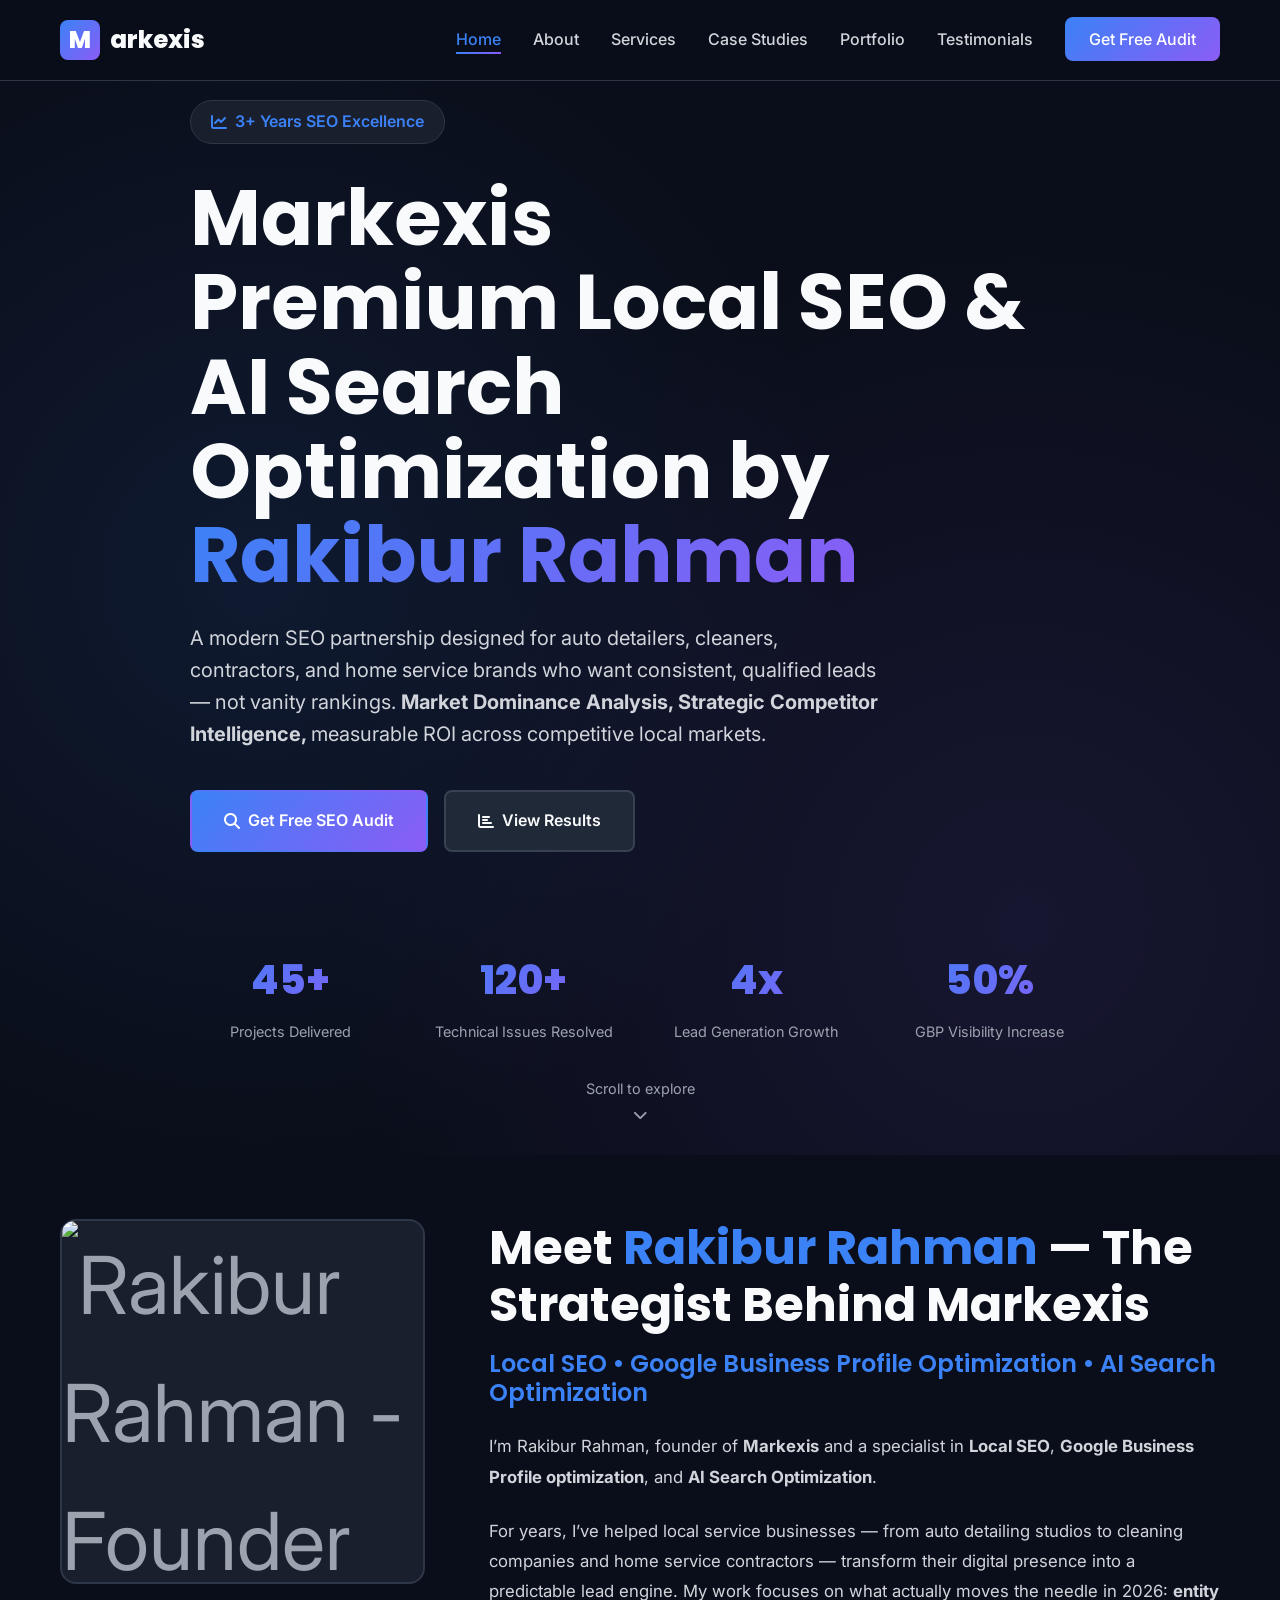
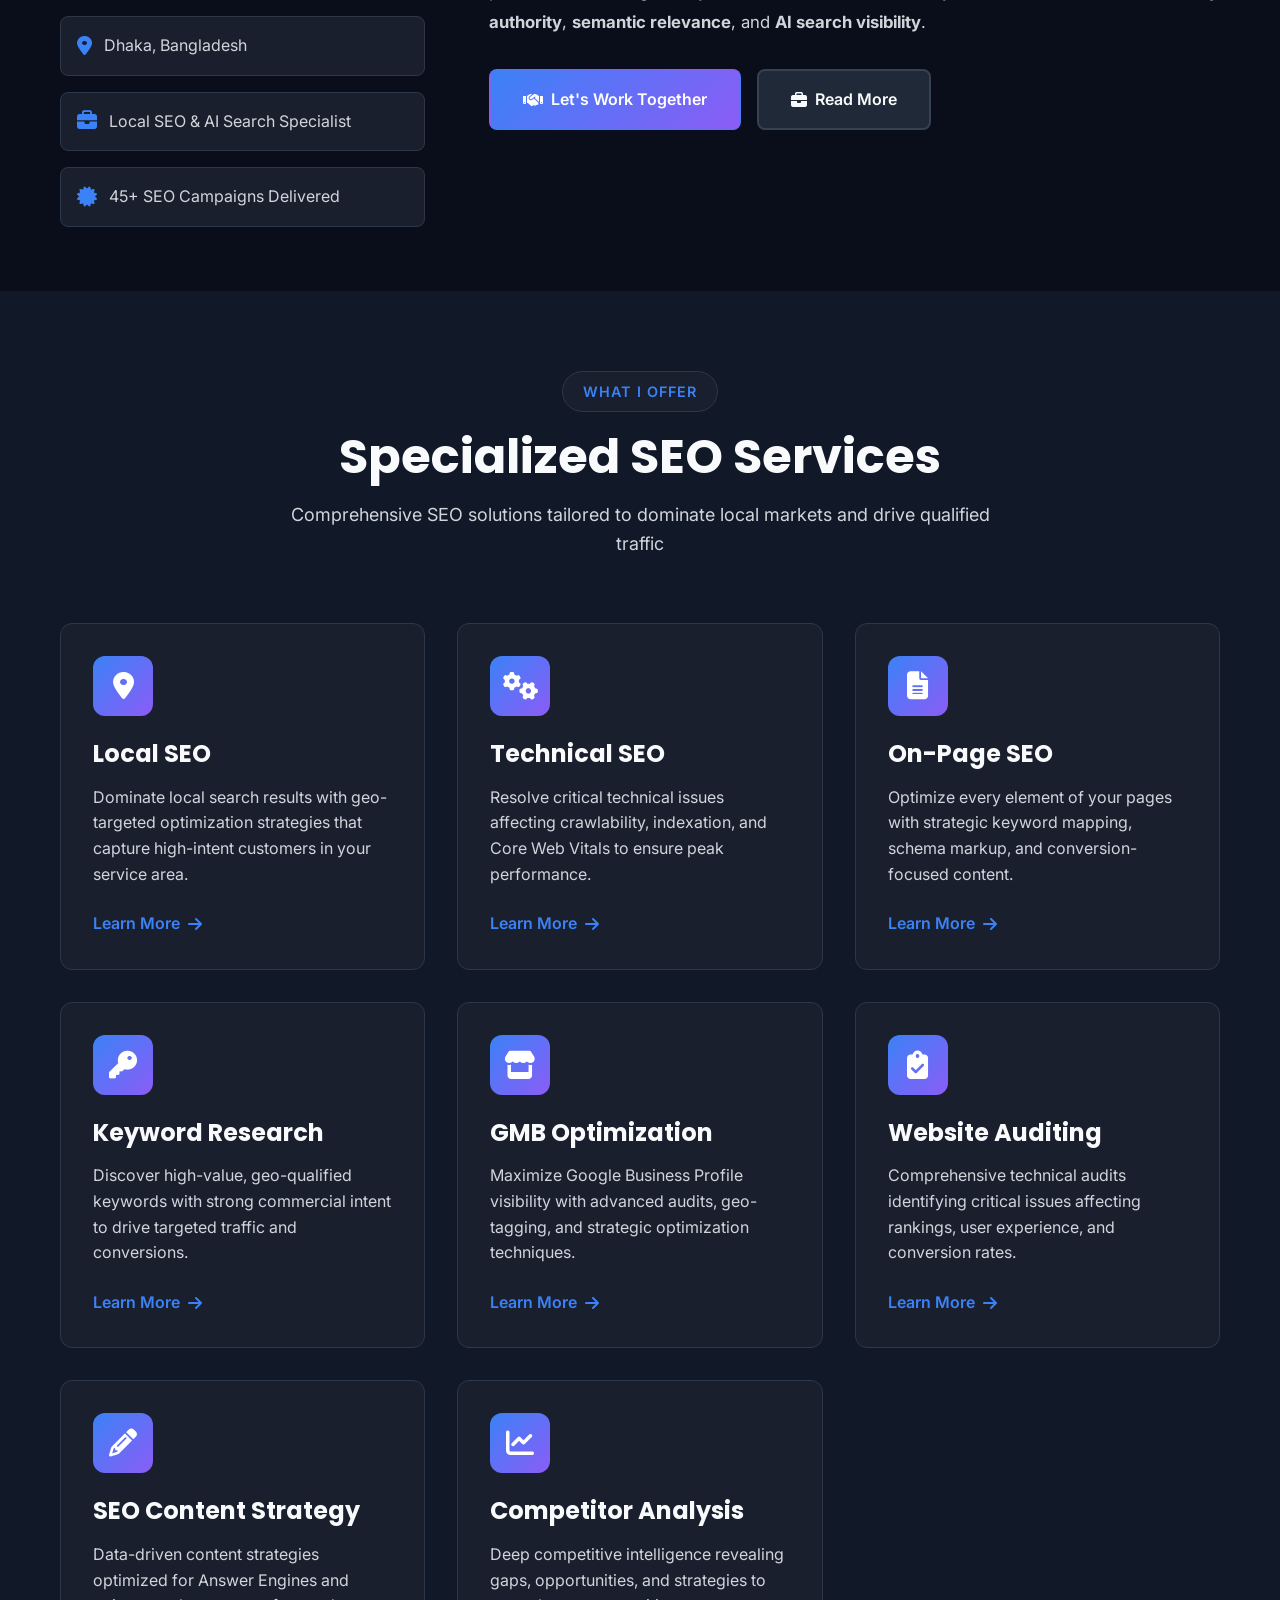
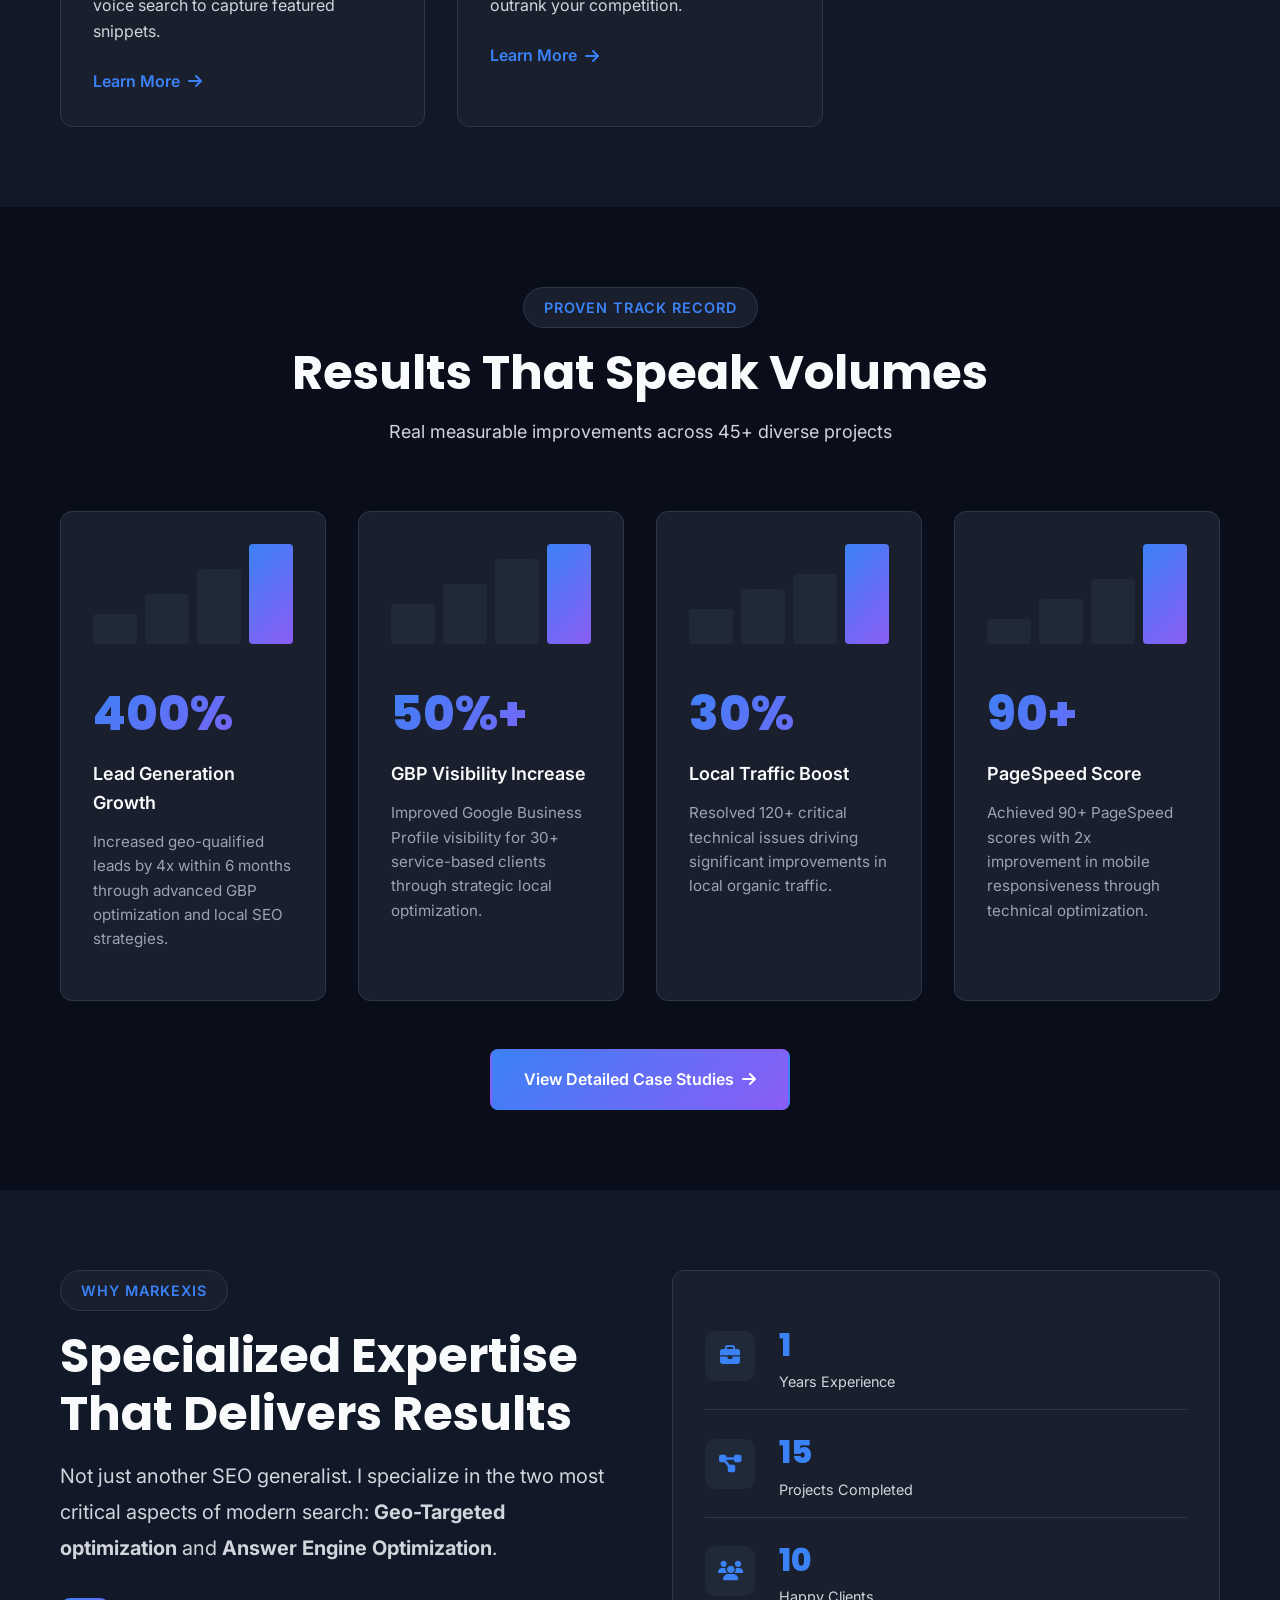
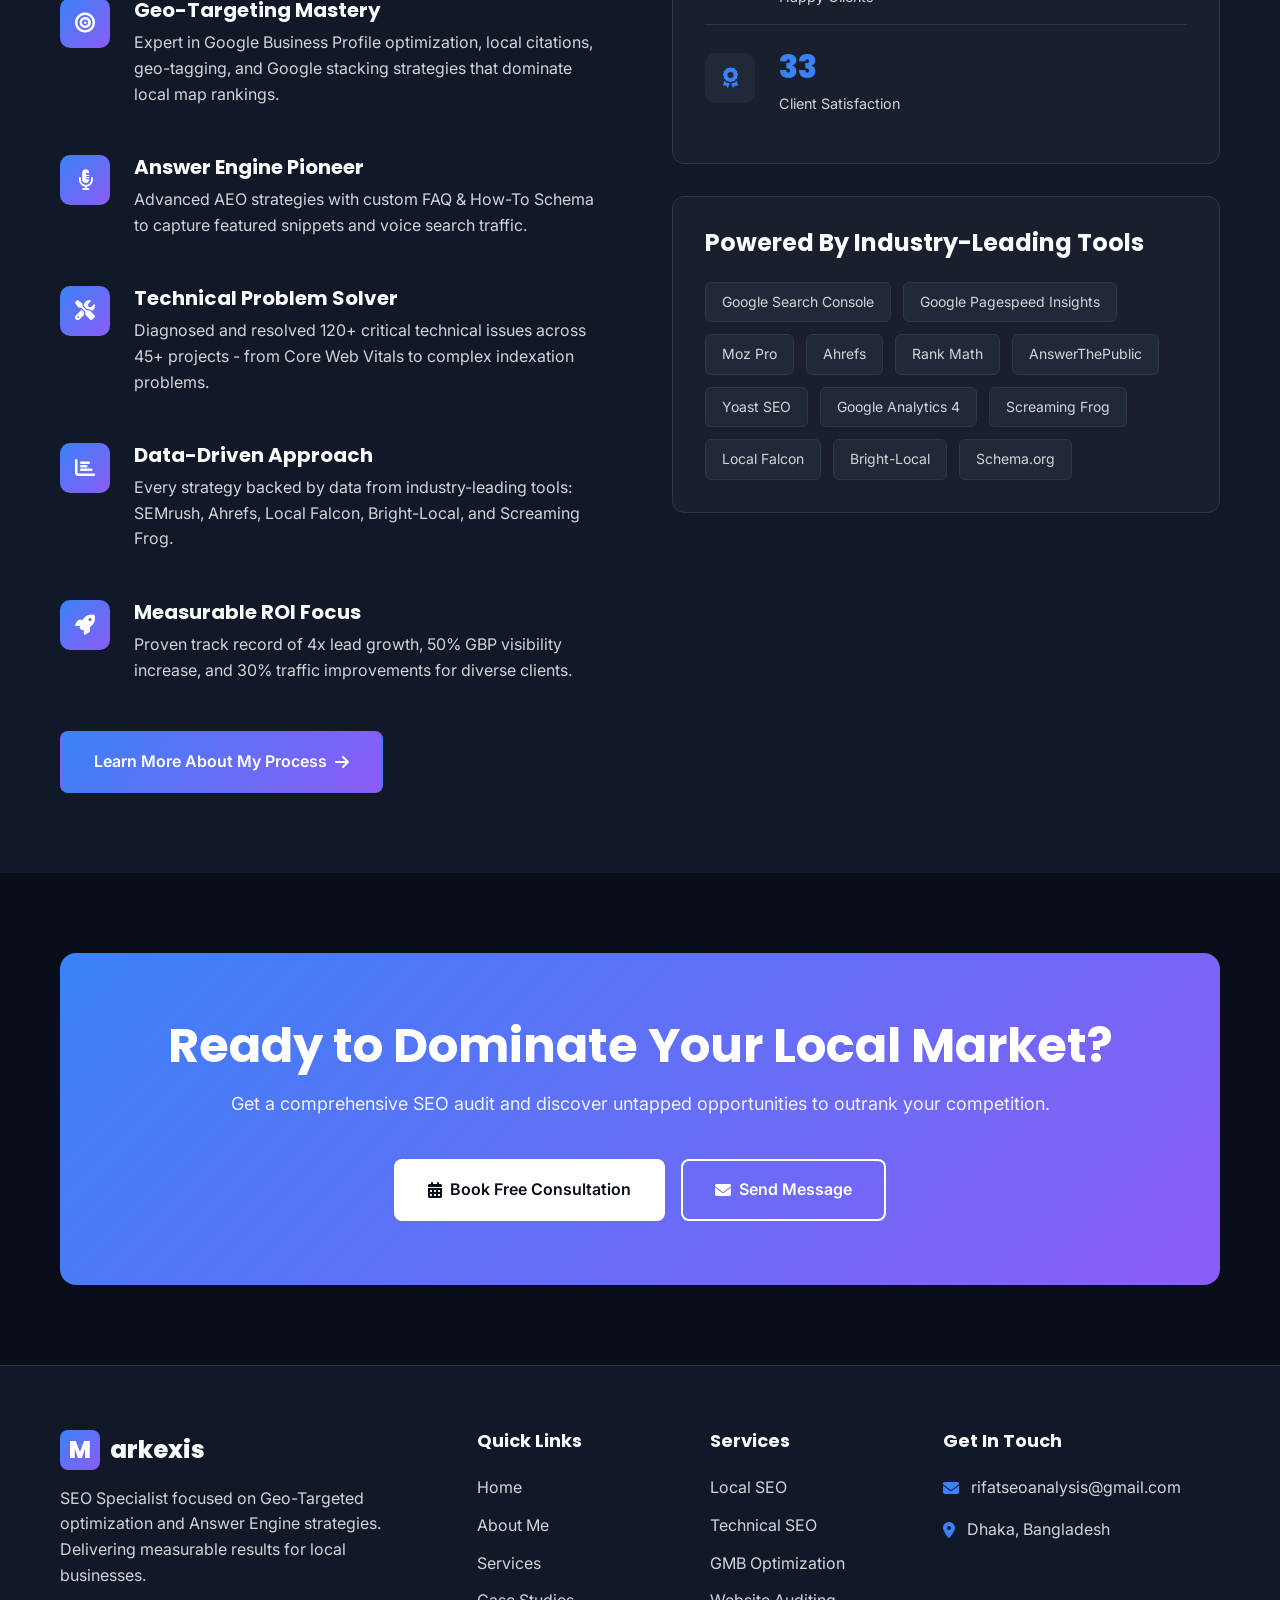
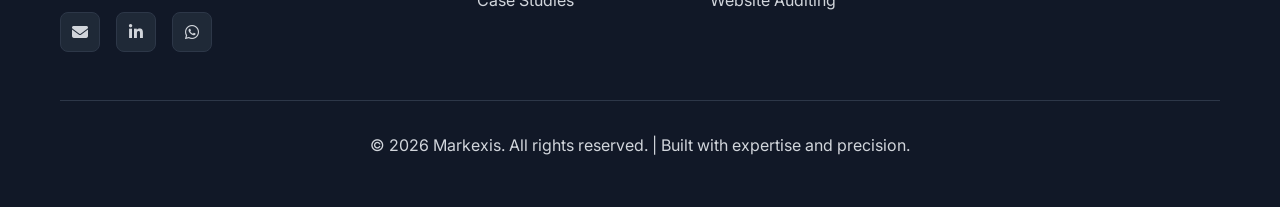
==== index.html @ aba01b50 "Initial commit via Netlify [skip ci]" ====
<!DOCTYPE html>
<html lang="en">
<head>
    <meta charset="UTF-8">
    <meta name="viewport" content="width=device-width, initial-scale=1.0">
    <meta name="description" content="Markexis - Professional SEO Specialist focusing on Geo-Targeted & Answer Engine Optimization. 3+ years experience delivering measurable results.">
    <title>Markexis - SEO Specialist | Geo-Targeted & AEO Expert</title>
    
    <!-- Google Fonts -->
    <link href="https://fonts.googleapis.com/css2?family=Inter:wght@300;400;500;600;700;800&family=Poppins:wght@600;700;800&display=swap" rel="stylesheet">
    
    <!-- Font Awesome -->
    <link rel="stylesheet" href="https://cdn.jsdelivr.net/npm/@fortawesome/fontawesome-free@6.4.0/css/all.min.css">
    
    <!-- Main Stylesheet -->
    <link rel="stylesheet" href="css/style.css">
</head>
<body>
    <!-- Navigation -->
    <nav class="navbar">
        <div class="container">
            <a href="index.html" class="logo">
                <span class="logo-mark">M</span>
                <span class="logo-text">arkexis</span>
            </a>
            <button class="mobile-menu-toggle" aria-label="Toggle menu">
                <span></span>
                <span></span>
                <span></span>
            </button>
            <ul class="nav-menu">
                <li><a href="index.html" class="active">Home</a></li>
                <li><a href="about.html">About</a></li>
                <li><a href="services.html">Services</a></li>
                <li><a href="case-studies.html">Case Studies</a></li>
                <li><a href="portfolio.html">Portfolio</a></li>
                <li><a href="testimonials.html">Testimonials</a></li>
                <li><a href="contact.html" class="btn-nav">Get Free Audit</a></li>
            </ul>
        </div>
    </nav>

    <!-- Hero Section -->
    <section class="hero">
        <div class="hero-bg"></div>
        <div class="container">
            <div class="hero-content">
                <div class="hero-badge">
                    <i class="fas fa-chart-line"></i>
                    <span>3+ Years SEO Excellence</span>
                </div>
                <h1 class="hero-title">
                    Markexis<br>
                    Premium Local SEO & AI Search Optimization by <span class="gradient-text">Rakibur Rahman</span>
                </h1>
                <p class="hero-subtitle">
                   A modern SEO partnership designed for auto detailers, cleaners, contractors, and home service brands who want consistent, qualified leads — not vanity rankings. 
                    <strong> Market Dominance Analysis, Strategic Competitor Intelligence, </strong> measurable ROI across competitive local markets.
                </p>
                <div class="hero-cta">
                    <a href="contact.html" class="btn btn-primary">
                        <i class="fas fa-search"></i>
                        Get Free SEO Audit
                    </a>
                    <a href="#results" class="btn btn-secondary">
                        <i class="fas fa-chart-bar"></i>
                        View Results
                    </a>
                </div>
                
                <!-- Trust Badges -->
                <div class="trust-badges">
                    <div class="badge-item">
                        <div class="badge-number">45+</div>
                        <div class="badge-label">Projects Delivered</div>
                    </div>
                    <div class="badge-item">
                        <div class="badge-number">120+</div>
                        <div class="badge-label">Technical Issues Resolved</div>
                    </div>
                    <div class="badge-item">
                        <div class="badge-number">4x</div>
                        <div class="badge-label">Lead Generation Growth</div>
                    </div>
                    <div class="badge-item">
                        <div class="badge-number">50%</div>
                        <div class="badge-label">GBP Visibility Increase</div>
                    </div>
                </div>
            </div>
        </div>
        <div class="scroll-indicator">
            <span>Scroll to explore</span>
            <i class="fas fa-chevron-down"></i>
        </div>
    </section>

    
    <!-- Professional Bio -->
<section class="bio-section">
    <div class="container">
        <div class="bio-grid">

            <!-- TRUST & AUTHORITY SECTION -->

            <div class="bio-image">
                <div class="image-placeholder">
                    <img src="https://i.ibb.co.com/3Y0dtVMf/fasdfasd.jpg" alt="Rakibur Rahman - Founder of Markexis">
                </div>

                <div class="bio-quick-facts">
                    <div class="quick-fact">
                        <i class="fas fa-map-marker-alt"></i>
                        <span>Dhaka, Bangladesh</span>
                    </div>

                    <div class="quick-fact">
                        <i class="fas fa-briefcase"></i>
                        <span>Local SEO & AI Search Specialist</span>
                    </div>

                    <div class="quick-fact">
                        <i class="fas fa-certificate"></i>
                        <span>45+ SEO Campaigns Delivered</span>
                    </div>
                </div>
            </div>

            <div class="bio-content">

                <h2>
                    Meet <span class="highlight">Rakibur Rahman</span> — The Strategist Behind Markexis
                </h2>

                <h3 class="bio-subtitle">
                    Local SEO • Google Business Profile Optimization • AI Search Optimization
                </h3>

                <p class="bio-text">
                    I’m Rakibur Rahman, founder of <strong>Markexis</strong> and a specialist in 
                    <strong>Local SEO</strong>, <strong>Google Business Profile optimization</strong>, 
                    and <strong>AI Search Optimization</strong>.
                </p>

                <p class="bio-text">
                    For years, I’ve helped local service businesses — from auto detailing studios 
                    to cleaning companies and home service contractors — transform their digital 
                    presence into a predictable lead engine. My work focuses on what actually moves 
                    the needle in 2026: <strong>entity authority</strong>, 
                    <strong>semantic relevance</strong>, and 
                    <strong>AI search visibility</strong>.
                </p>

               
                <div class="bio-cta">
                    <a href="contact.html" class="btn btn-primary">
                        <i class="fas fa-handshake"></i>
                        Let's Work Together
                    </a>

                    <a href="portfolio.html" class="btn btn-secondary">
                        <i class="fas fa-briefcase"></i>
                        Read More
                    </a>
                </div>

            </div>
        </div>
    </div>
</section>

    <!-- Services Overview -->
    <section class="services-overview" id="services">
        <div class="container">
            <div class="section-header">
                <span class="section-tag">What I Offer</span>
                <h2 class="section-title">Specialized SEO Services</h2>
                <p class="section-description">
                    Comprehensive SEO solutions tailored to dominate local markets and drive qualified traffic
                </p>
            </div>
            
            <div class="services-grid">
                <div class="service-card">
                    <div class="service-icon">
                        <i class="fas fa-map-marker-alt"></i>
                    </div>
                    <h3>Local SEO</h3>
                    <p>Dominate local search results with geo-targeted optimization strategies that capture high-intent customers in your service area.</p>
                    <a href="services.html#local-seo" class="service-link">
                        Learn More <i class="fas fa-arrow-right"></i>
                    </a>
                </div>

                <div class="service-card">
                    <div class="service-icon">
                        <i class="fas fa-cogs"></i>
                    </div>
                    <h3>Technical SEO</h3>
                    <p>Resolve critical technical issues affecting crawlability, indexation, and Core Web Vitals to ensure peak performance.</p>
                    <a href="services.html#technical-seo" class="service-link">
                        Learn More <i class="fas fa-arrow-right"></i>
                    </a>
                </div>

                <div class="service-card">
                    <div class="service-icon">
                        <i class="fas fa-file-alt"></i>
                    </div>
                    <h3>On-Page SEO</h3>
                    <p>Optimize every element of your pages with strategic keyword mapping, schema markup, and conversion-focused content.</p>
                    <a href="services.html#onpage-seo" class="service-link">
                        Learn More <i class="fas fa-arrow-right"></i>
                    </a>
                </div>

                <div class="service-card">
                    <div class="service-icon">
                        <i class="fas fa-key"></i>
                    </div>
                    <h3>Keyword Research</h3>
                    <p>Discover high-value, geo-qualified keywords with strong commercial intent to drive targeted traffic and conversions.</p>
                    <a href="services.html#keyword-research" class="service-link">
                        Learn More <i class="fas fa-arrow-right"></i>
                    </a>
                </div>

                <div class="service-card">
                    <div class="service-icon">
                        <i class="fas fa-store"></i>
                    </div>
                    <h3>GMB Optimization</h3>
                    <p>Maximize Google Business Profile visibility with advanced audits, geo-tagging, and strategic optimization techniques.</p>
                    <a href="services.html#gmb-optimization" class="service-link">
                        Learn More <i class="fas fa-arrow-right"></i>
                    </a>
                </div>

                <div class="service-card">
                    <div class="service-icon">
                        <i class="fas fa-clipboard-check"></i>
                    </div>
                    <h3>Website Auditing</h3>
                    <p>Comprehensive technical audits identifying critical issues affecting rankings, user experience, and conversion rates.</p>
                    <a href="services.html#website-auditing" class="service-link">
                        Learn More <i class="fas fa-arrow-right"></i>
                    </a>
                </div>

                <div class="service-card">
                    <div class="service-icon">
                        <i class="fas fa-pencil-alt"></i>
                    </div>
                    <h3>SEO Content Strategy</h3>
                    <p>Data-driven content strategies optimized for Answer Engines and voice search to capture featured snippets.</p>
                    <a href="services.html#content-strategy" class="service-link">
                        Learn More <i class="fas fa-arrow-right"></i>
                    </a>
                </div>

                <div class="service-card">
                    <div class="service-icon">
                        <i class="fas fa-chart-line"></i>
                    </div>
                    <h3>Competitor Analysis</h3>
                    <p>Deep competitive intelligence revealing gaps, opportunities, and strategies to outrank your competition.</p>
                    <a href="services.html#competitor-analysis" class="service-link">
                        Learn More <i class="fas fa-arrow-right"></i>
                    </a>
                </div>
            </div>
        </div>
    </section>

    <!-- Featured Results -->
    <section class="featured-results" id="results">
        <div class="container">
            <div class="section-header">
                <span class="section-tag">Proven Track Record</span>
                <h2 class="section-title">Results That Speak Volumes</h2>
                <p class="section-description">
                    Real measurable improvements across 45+ diverse projects
                </p>
            </div>

            <div class="results-grid">
                <div class="result-card">
                    <div class="result-visual">
                        <div class="result-chart">
                            <div class="chart-bar" style="height: 30%;"></div>
                            <div class="chart-bar" style="height: 50%;"></div>
                            <div class="chart-bar" style="height: 75%;"></div>
                            <div class="chart-bar active" style="height: 100%;"></div>
                        </div>
                    </div>
                    <div class="result-content">
                        <div class="result-number">400%</div>
                        <div class="result-label">Lead Generation Growth</div>
                        <p class="result-description">Increased geo-qualified leads by 4x within 6 months through advanced GBP optimization and local SEO strategies.</p>
                    </div>
                </div>

                <div class="result-card">
                    <div class="result-visual">
                        <div class="result-chart">
                            <div class="chart-bar" style="height: 40%;"></div>
                            <div class="chart-bar" style="height: 60%;"></div>
                            <div class="chart-bar" style="height: 85%;"></div>
                            <div class="chart-bar active" style="height: 100%;"></div>
                        </div>
                    </div>
                    <div class="result-content">
                        <div class="result-number">50%+</div>
                        <div class="result-label">GBP Visibility Increase</div>
                        <p class="result-description">Improved Google Business Profile visibility for 30+ service-based clients through strategic local optimization.</p>
                    </div>
                </div>

                <div class="result-card">
                    <div class="result-visual">
                        <div class="result-chart">
                            <div class="chart-bar" style="height: 35%;"></div>
                            <div class="chart-bar" style="height: 55%;"></div>
                            <div class="chart-bar" style="height: 70%;"></div>
                            <div class="chart-bar active" style="height: 100%;"></div>
                        </div>
                    </div>
                    <div class="result-content">
                        <div class="result-number">30%</div>
                        <div class="result-label">Local Traffic Boost</div>
                        <p class="result-description">Resolved 120+ critical technical issues driving significant improvements in local organic traffic.</p>
                    </div>
                </div>

                <div class="result-card">
                    <div class="result-visual">
                        <div class="result-chart">
                            <div class="chart-bar" style="height: 25%;"></div>
                            <div class="chart-bar" style="height: 45%;"></div>
                            <div class="chart-bar" style="height: 65%;"></div>
                            <div class="chart-bar active" style="height: 100%;"></div>
                        </div>
                    </div>
                    <div class="result-content">
                        <div class="result-number">90+</div>
                        <div class="result-label">PageSpeed Score</div>
                        <p class="result-description">Achieved 90+ PageSpeed scores with 2x improvement in mobile responsiveness through technical optimization.</p>
                    </div>
                </div>
            </div>

            <div class="cta-center">
                <a href="case-studies.html" class="btn btn-primary">
                    View Detailed Case Studies <i class="fas fa-arrow-right"></i>
                </a>
            </div>
        </div>
    </section>

    <!-- Why Choose Me -->
    <section class="why-choose">
        <div class="container">
            <div class="why-choose-grid">
                <div class="why-choose-content">
                    <span class="section-tag">Why Markexis</span>
                    <h2 class="section-title">Specialized Expertise That Delivers Results</h2>
                    <p class="lead-text">
                        Not just another SEO generalist. I specialize in the two most critical aspects of modern search: 
                        <strong>Geo-Targeted optimization</strong> and <strong>Answer Engine Optimization</strong>.
                    </p>
                    
                    <div class="why-list">
                        <div class="why-item">
                            <div class="why-icon">
                                <i class="fas fa-bullseye"></i>
                            </div>
                            <div class="why-text">
                                <h4>Geo-Targeting Mastery</h4>
                                <p>Expert in Google Business Profile optimization, local citations, geo-tagging, and Google stacking strategies that dominate local map rankings.</p>
                            </div>
                        </div>

                        <div class="why-item">
                            <div class="why-icon">
                                <i class="fas fa-microphone-alt"></i>
                            </div>
                            <div class="why-text">
                                <h4>Answer Engine Pioneer</h4>
                                <p>Advanced AEO strategies with custom FAQ & How-To Schema to capture featured snippets and voice search traffic.</p>
                            </div>
                        </div>

                        <div class="why-item">
                            <div class="why-icon">
                                <i class="fas fa-tools"></i>
                            </div>
                            <div class="why-text">
                                <h4>Technical Problem Solver</h4>
                                <p>Diagnosed and resolved 120+ critical technical issues across 45+ projects - from Core Web Vitals to complex indexation problems.</p>
                            </div>
                        </div>

                        <div class="why-item">
                            <div class="why-icon">
                                <i class="fas fa-chart-bar"></i>
                            </div>
                            <div class="why-text">
                                <h4>Data-Driven Approach</h4>
                                <p>Every strategy backed by data from industry-leading tools: SEMrush, Ahrefs, Local Falcon, Bright-Local, and Screaming Frog.</p>
                            </div>
                        </div>

                        <div class="why-item">
                            <div class="why-icon">
                                <i class="fas fa-rocket"></i>
                            </div>
                            <div class="why-text">
                                <h4>Measurable ROI Focus</h4>
                                <p>Proven track record of 4x lead growth, 50% GBP visibility increase, and 30% traffic improvements for diverse clients.</p>
                            </div>
                        </div>
                    </div>

                    <div class="why-cta">
                        <a href="about.html" class="btn btn-primary">
                            Learn More About My Process <i class="fas fa-arrow-right"></i>
                        </a>
                    </div>
                </div>

                <div class="why-choose-visual">
                    <div class="stats-box">
                        <div class="stat-item">
                            <div class="stat-icon">
                                <i class="fas fa-briefcase"></i>
                            </div>
                            <div class="stat-details">
                                <div class="stat-number">3+</div>
                                <div class="stat-label">Years Experience</div>
                            </div>
                        </div>
                        <div class="stat-item">
                            <div class="stat-icon">
                                <i class="fas fa-project-diagram"></i>
                            </div>
                            <div class="stat-details">
                                <div class="stat-number">45+</div>
                                <div class="stat-label">Projects Completed</div>
                            </div>
                        </div>
                        <div class="stat-item">
                            <div class="stat-icon">
                                <i class="fas fa-users"></i>
                            </div>
                            <div class="stat-details">
                                <div class="stat-number">30+</div>
                                <div class="stat-label">Happy Clients</div>
                            </div>
                        </div>
                        <div class="stat-item">
                            <div class="stat-icon">
                                <i class="fas fa-award"></i>
                            </div>
                            <div class="stat-details">
                                <div class="stat-number">100%</div>
                                <div class="stat-label">Client Satisfaction</div>
                            </div>
                        </div>
                    </div>

                    <div class="tools-showcase">
                        <h4>Powered By Industry-Leading Tools</h4>
                        <div class="tools-grid">
                            <div class="tool-badge">Google Search Console</div>
                           <div class="tool-badge">Google Pagespeed Insights</div>
                            <div class="tool-badge">Moz Pro</div>
                            <div class="tool-badge">Ahrefs</div>
                             <div class="tool-badge">Rank Math</div>
                            <div class="tool-badge">AnswerThePublic</div>
                            <div class="tool-badge">Yoast SEO</div>
                            <div class="tool-badge">Google Analytics 4</div>
                            <div class="tool-badge">Screaming Frog</div>
                            <div class="tool-badge">Local Falcon</div>
                            <div class="tool-badge">Bright-Local</div>
                            <div class="tool-badge">Schema.org</div>
                        </div>
                    </div>
                </div>
            </div>
        </div>
    </section>

    <!-- CTA Section -->
    <section class="cta-section">
        <div class="container">
            <div class="cta-box">
                <div class="cta-content">
                    <h2>Ready to Dominate Your Local Market?</h2>
                    <p>Get a comprehensive SEO audit and discover untapped opportunities to outrank your competition.</p>
                </div>
                <div class="cta-buttons">
                    <a href="contact.html" class="btn btn-white">
                        <i class="fas fa-calendar-alt"></i>
                        Book Free Consultation
                    </a>
                    <a href="mailto:rifatseoanalysis@gmail.com" class="btn btn-outline">
                        <i class="fas fa-envelope"></i>
                        Send Message
                    </a>
                </div>
            </div>
        </div>
    </section>

    <!-- Footer -->
    <footer class="footer">
        <div class="container">
            <div class="footer-grid">
                <div class="footer-col">
                    <div class="footer-logo">
                        <span class="logo-mark">M</span>
                        <span class="logo-text">arkexis</span>
                    </div>
                    <p class="footer-description">
                        SEO Specialist focused on Geo-Targeted optimization and Answer Engine strategies. 
                        Delivering measurable results for local businesses.
                    </p>
                    <div class="footer-social">
                        <a href="mailto:rifatseoanalysis@gmail.com" aria-label="Email"><i class="fas fa-envelope"></i></a>
                        <a href="#" aria-label="LinkedIn"><i class="fab fa-linkedin-in"></i></a>
                        <a href="#" aria-label="WhatsApp"><i class="fab fa-whatsapp"></i></a>
                    </div>
                </div>

                <div class="footer-col">
                    <h4>Quick Links</h4>
                    <ul class="footer-links">
                        <li><a href="index.html">Home</a></li>
                        <li><a href="about.html">About Me</a></li>
                        <li><a href="services.html">Services</a></li>
                        <li><a href="case-studies.html">Case Studies</a></li>
                    </ul>
                </div>

                <div class="footer-col">
                    <h4>Services</h4>
                    <ul class="footer-links">
                        <li><a href="services.html#local-seo">Local SEO</a></li>
                        <li><a href="services.html#technical-seo">Technical SEO</a></li>
                        <li><a href="services.html#gmb-optimization">GMB Optimization</a></li>
                        <li><a href="services.html#website-auditing">Website Auditing</a></li>
                    </ul>
                </div>

                <div class="footer-col">
                    <h4>Get In Touch</h4>
                    <ul class="footer-contact">
                        <li>
                            <i class="fas fa-envelope"></i>
                            <a href="mailto:rifatseoanalysis@gmail.com">rifatseoanalysis@gmail.com</a>
                        </li>
                        <li>
                            <i class="fas fa-map-marker-alt"></i>
                            <span>Dhaka, Bangladesh</span>
                        </li>
                    </ul>
                </div>
            </div>

            <div class="footer-bottom">
                <p>&copy; 2025 Markexis. All rights reserved. | Built with expertise and precision.</p>
            </div>
        </div>
    </footer>

    <!-- Scroll to Top Button -->
    <button class="scroll-top" id="scrollTop" aria-label="Scroll to top">
        <i class="fas fa-arrow-up"></i>
    </button>

    <!-- JavaScript -->
    <script src="js/main.js"></script>
</body>
</html>
---- css/style.css ----
/* ==========================================
   Markexis - SEO Portfolio Website
   Premium Dark Theme Stylesheet
   ========================================== */

/* ==========================================
   CSS Variables & Theme Colors
   ========================================== */
:root {
    /* Primary Colors */
    --primary-color: #3b82f6;
    --primary-hover: #2563eb;
    --primary-light: #60a5fa;
    
    /* Accent Colors */
    --accent-color: #8b5cf6;
    --accent-hover: #7c3aed;
    
    /* Dark Theme Colors */
    --bg-primary: #0a0e1a;
    --bg-secondary: #111827;
    --bg-tertiary: #1f2937;
    --bg-card: #1a1f2e;
    --bg-hover: #252b3b;
    
    /* Text Colors */
    --text-primary: #f9fafb;
    --text-secondary: #d1d5db;
    --text-muted: #9ca3af;
    --text-disabled: #6b7280;
    
    /* Border Colors */
    --border-color: #2d3748;
    --border-light: #374151;
    
    /* Status Colors */
    --success: #10b981;
    --warning: #f59e0b;
    --error: #ef4444;
    --info: #3b82f6;
    
    /* Gradient */
    --gradient-primary: linear-gradient(135deg, #3b82f6 0%, #8b5cf6 100%);
    --gradient-secondary: linear-gradient(135deg, #6366f1 0%, #8b5cf6 100%);
    
    /* Typography */
    --font-primary: 'Inter', sans-serif;
    --font-heading: 'Poppins', sans-serif;
    
    /* Spacing */
    --container-max: 1200px;
    --section-padding: 80px 0;
    
    /* Transitions */
    --transition-fast: 0.2s ease;
    --transition-normal: 0.3s ease;
    --transition-slow: 0.5s ease;
    
    /* Shadows */
    --shadow-sm: 0 1px 2px 0 rgba(0, 0, 0, 0.3);
    --shadow-md: 0 4px 6px -1px rgba(0, 0, 0, 0.3);
    --shadow-lg: 0 10px 15px -3px rgba(0, 0, 0, 0.4);
    --shadow-xl: 0 20px 25px -5px rgba(0, 0, 0, 0.5);
    --shadow-glow: 0 0 20px rgba(59, 130, 246, 0.3);
}

/* ==========================================
   Reset & Base Styles
   ========================================== */
* {
    margin: 0;
    padding: 0;
    box-sizing: border-box;
}

html {
    scroll-behavior: smooth;
    font-size: 16px;
}

body {
    font-family: var(--font-primary);
    background-color: var(--bg-primary);
    color: var(--text-primary);
    line-height: 1.6;
    overflow-x: hidden;
}
.bio-image img {
    width: 100%;
    height: 100%;
    object-fit: cover;
    border-radius: 12px; /* optional */
}

img {
    max-width: 100%;
    height: auto;
    display: block;
}

a {
    text-decoration: none;
    color: inherit;
    transition: var(--transition-fast);
}

ul, ol {
    list-style: none;
}

button {
    font-family: inherit;
    cursor: pointer;
    border: none;
    background: none;
}

input, textarea, select {
    font-family: inherit;
    font-size: 1rem;
}

/* ==========================================
   Container & Layout
   ========================================== */
.container {
    max-width: var(--container-max);
    margin: 0 auto;
    padding: 0 20px;
}

section {
    padding: var(--section-padding);
}

/* ==========================================
   Typography
   ========================================== */
h1, h2, h3, h4, h5, h6 {
    font-family: var(--font-heading);
    font-weight: 700;
    line-height: 1.2;
    margin-bottom: 1rem;
}

h1 {
    font-size: clamp(2.5rem, 5vw, 4rem);
}

h2 {
    font-size: clamp(2rem, 4vw, 3rem);
}

h3 {
    font-size: clamp(1.5rem, 3vw, 2rem);
}

h4 {
    font-size: clamp(1.25rem, 2.5vw, 1.5rem);
}

p {
    margin-bottom: 1rem;
    color: var(--text-secondary);
}

.lead-text {
    font-size: 1.25rem;
    line-height: 1.8;
    color: var(--text-secondary);
    margin-bottom: 2rem;
}

.gradient-text {
    background: var(--gradient-primary);
    -webkit-background-clip: text;
    -webkit-text-fill-color: transparent;
    background-clip: text;
}

.highlight {
    color: var(--primary-color);
}

/* ==========================================
   Navigation
   ========================================== */
.navbar {
    position: fixed;
    top: 0;
    left: 0;
    width: 100%;
    background: rgba(10, 14, 26, 0.95);
    backdrop-filter: blur(10px);
    padding: 1.25rem 0;
    z-index: 1000;
    border-bottom: 1px solid var(--border-color);
    transition: var(--transition-normal);
}

.navbar .container {
    display: flex;
    justify-content: space-between;
    align-items: center;
}

.logo {
    display: flex;
    align-items: center;
    font-size: 1.5rem;
    font-weight: 800;
    font-family: var(--font-heading);
}

.logo-mark {
    width: 40px;
    height: 40px;
    background: var(--gradient-primary);
    border-radius: 8px;
    display: flex;
    align-items: center;
    justify-content: center;
    margin-right: 10px;
    color: white;
    font-size: 1.5rem;
}

.logo-text {
    color: var(--text-primary);
}

.nav-menu {
    display: flex;
    align-items: center;
    gap: 2rem;
}

.nav-menu a {
    color: var(--text-secondary);
    font-weight: 500;
    transition: var(--transition-fast);
    position: relative;
}

.nav-menu a:hover,
.nav-menu a.active {
    color: var(--primary-color);
}

.nav-menu a.active::after {
    content: '';
    position: absolute;
    bottom: -5px;
    left: 0;
    width: 100%;
    height: 2px;
    background: var(--gradient-primary);
}

.btn-nav {
    background: var(--gradient-primary);
    padding: 0.75rem 1.5rem;
    border-radius: 8px;
    color: white !important;
    font-weight: 600;
    transition: var(--transition-fast);
}

.btn-nav:hover {
    transform: translateY(-2px);
    box-shadow: var(--shadow-glow);
}

.btn-nav.active::after {
    display: none;
}

.mobile-menu-toggle {
    display: none;
    flex-direction: column;
    gap: 5px;
    cursor: pointer;
}

.mobile-menu-toggle span {
    width: 25px;
    height: 3px;
    background: var(--text-primary);
    border-radius: 2px;
    transition: var(--transition-fast);
}

/* ==========================================
   Buttons
   ========================================== */
.btn {
    display: inline-flex;
    align-items: center;
    gap: 0.5rem;
    padding: 1rem 2rem;
    border-radius: 8px;
    font-weight: 600;
    font-size: 1rem;
    transition: var(--transition-fast);
    cursor: pointer;
    border: 2px solid transparent;
}

.btn-primary {
    background: var(--gradient-primary);
    color: white;
}

.btn-primary:hover {
    transform: translateY(-2px);
    box-shadow: var(--shadow-glow);
}

.btn-secondary {
    background: var(--bg-tertiary);
    color: var(--text-primary);
    border: 2px solid var(--border-light);
}

.btn-secondary:hover {
    background: var(--bg-hover);
    border-color: var(--primary-color);
}

.btn-white {
    background: white;
    color: var(--bg-primary);
}

.btn-white:hover {
    background: var(--text-secondary);
}

.btn-outline {
    background: transparent;
    color: white;
    border: 2px solid white;
}

.btn-outline:hover {
    background: white;
    color: var(--bg-primary);
}

.btn-block {
    width: 100%;
    justify-content: center;
}

/* ==========================================
   Hero Section
   ========================================== */
.hero {
    min-height: 100vh;
    display: flex;
    align-items: center;
    position: relative;
    padding-top: 100px;
    overflow: hidden;
}

.hero-bg {
    position: absolute;
    top: 0;
    left: 0;
    width: 100%;
    height: 100%;
    background: radial-gradient(circle at 20% 50%, rgba(59, 130, 246, 0.1) 0%, transparent 50%),
                radial-gradient(circle at 80% 80%, rgba(139, 92, 246, 0.1) 0%, transparent 50%);
    z-index: 0;
}

.hero-content {
    position: relative;
    z-index: 1;
    max-width: 900px;
}

.hero-badge {
    display: inline-flex;
    align-items: center;
    gap: 0.5rem;
    background: var(--bg-card);
    padding: 0.5rem 1.25rem;
    border-radius: 50px;
    border: 1px solid var(--border-color);
    margin-bottom: 2rem;
    color: var(--primary-color);
    font-weight: 600;
}

.hero-title {
    font-size: clamp(2.5rem, 6vw, 5rem);
    margin-bottom: 1.5rem;
    line-height: 1.1;
}

.hero-subtitle {
    font-size: 1.25rem;
    color: var(--text-secondary);
    margin-bottom: 2.5rem;
    max-width: 700px;
}

.hero-cta {
    display: flex;
    gap: 1rem;
    margin-bottom: 4rem;
    flex-wrap: wrap;
}

.trust-badges {
    display: grid;
    grid-template-columns: repeat(auto-fit, minmax(140px, 1fr));
    gap: 2rem;
    padding: 2rem 0;
}

.badge-item {
    text-align: center;
}

.badge-number {
    font-size: 2.5rem;
    font-weight: 800;
    font-family: var(--font-heading);
    background: var(--gradient-primary);
    -webkit-background-clip: text;
    -webkit-text-fill-color: transparent;
    background-clip: text;
    margin-bottom: 0.5rem;
}

.badge-label {
    font-size: 0.9rem;
    color: var(--text-muted);
}

.scroll-indicator {
    position: absolute;
    bottom: 2rem;
    left: 50%;
    transform: translateX(-50%);
    display: flex;
    flex-direction: column;
    align-items: center;
    gap: 0.5rem;
    color: var(--text-muted);
    font-size: 0.9rem;
    animation: bounce 2s infinite;
}

@keyframes bounce {
    0%, 20%, 50%, 80%, 100% {
        transform: translateX(-50%) translateY(0);
    }
    40% {
        transform: translateX(-50%) translateY(-10px);
    }
    60% {
        transform: translateX(-50%) translateY(-5px);
    }
}

/* ==========================================
   Section Headers
   ========================================== */
.section-header {
    text-align: center;
    margin-bottom: 4rem;
}

.section-tag {
    display: inline-block;
    padding: 0.5rem 1.25rem;
    background: var(--bg-card);
    border: 1px solid var(--border-color);
    border-radius: 50px;
    color: var(--primary-color);
    font-weight: 600;
    font-size: 0.9rem;
    margin-bottom: 1rem;
    text-transform: uppercase;
    letter-spacing: 1px;
}

.section-title {
    margin-bottom: 1rem;
}

.section-description {
    font-size: 1.125rem;
    color: var(--text-secondary);
    max-width: 700px;
    margin: 0 auto;
}

/* ==========================================
   Services Overview
   ========================================== */
.services-overview {
    background: var(--bg-secondary);
}

.services-grid {
    display: grid;
    grid-template-columns: repeat(auto-fit, minmax(280px, 1fr));
    gap: 2rem;
}

.service-card {
    background: var(--bg-card);
    border: 1px solid var(--border-color);
    border-radius: 12px;
    padding: 2rem;
    transition: var(--transition-normal);
}

.service-card:hover {
    transform: translateY(-5px);
    border-color: var(--primary-color);
    box-shadow: var(--shadow-lg);
}

.service-icon {
    width: 60px;
    height: 60px;
    background: var(--gradient-primary);
    border-radius: 12px;
    display: flex;
    align-items: center;
    justify-content: center;
    font-size: 1.75rem;
    color: white;
    margin-bottom: 1.5rem;
}

.service-card h3 {
    font-size: 1.5rem;
    margin-bottom: 1rem;
}

.service-card p {
    color: var(--text-secondary);
    margin-bottom: 1.5rem;
}

.service-link {
    color: var(--primary-color);
    font-weight: 600;
    display: inline-flex;
    align-items: center;
    gap: 0.5rem;
    transition: var(--transition-fast);
}

.service-link:hover {
    gap: 1rem;
}

/* ==========================================
   Featured Results
   ========================================== */
.featured-results {
    background: var(--bg-primary);
}

.results-grid {
    display: grid;
    grid-template-columns: repeat(auto-fit, minmax(260px, 1fr));
    gap: 2rem;
    margin-bottom: 3rem;
}

.result-card {
    background: var(--bg-card);
    border: 1px solid var(--border-color);
    border-radius: 12px;
    padding: 2rem;
    transition: var(--transition-normal);
}

.result-card:hover {
    border-color: var(--primary-color);
    transform: translateY(-5px);
}

.result-visual {
    margin-bottom: 2rem;
}

.result-chart {
    display: flex;
    align-items: flex-end;
    gap: 0.5rem;
    height: 100px;
}

.chart-bar {
    flex: 1;
    background: var(--bg-tertiary);
    border-radius: 4px;
    transition: var(--transition-normal);
}

.chart-bar.active {
    background: var(--gradient-primary);
}

.result-number {
    font-size: 3rem;
    font-weight: 800;
    font-family: var(--font-heading);
    background: var(--gradient-primary);
    -webkit-background-clip: text;
    -webkit-text-fill-color: transparent;
    background-clip: text;
    margin-bottom: 0.5rem;
}

.result-label {
    font-size: 1.125rem;
    font-weight: 600;
    margin-bottom: 0.75rem;
    color: var(--text-primary);
}

.result-description {
    font-size: 0.95rem;
    color: var(--text-muted);
}

.cta-center {
    text-align: center;
    margin-top: 3rem;
}

/* ==========================================
   Why Choose Section
   ========================================== */
.why-choose {
    background: var(--bg-secondary);
}

.why-choose-grid {
    display: grid;
    grid-template-columns: 1fr 1fr;
    gap: 4rem;
    align-items: start;
}

.why-list {
    display: flex;
    flex-direction: column;
    gap: 2rem;
    margin: 2rem 0;
}

.why-item {
    display: flex;
    gap: 1.5rem;
}

.why-icon {
    width: 50px;
    height: 50px;
    background: var(--gradient-primary);
    border-radius: 10px;
    display: flex;
    align-items: center;
    justify-content: center;
    color: white;
    font-size: 1.25rem;
    flex-shrink: 0;
}

.why-text h4 {
    font-size: 1.25rem;
    margin-bottom: 0.5rem;
}

.why-text p {
    color: var(--text-secondary);
}

.why-choose-visual {
    position: sticky;
    top: 100px;
}

.stats-box {
    background: var(--bg-card);
    border: 1px solid var(--border-color);
    border-radius: 12px;
    padding: 2rem;
    margin-bottom: 2rem;
}

.stat-item {
    display: flex;
    align-items: center;
    gap: 1.5rem;
    padding: 1rem 0;
    border-bottom: 1px solid var(--border-color);
}

.stat-item:last-child {
    border-bottom: none;
}

.stat-icon {
    width: 50px;
    height: 50px;
    background: var(--bg-tertiary);
    border-radius: 10px;
    display: flex;
    align-items: center;
    justify-content: center;
    color: var(--primary-color);
    font-size: 1.25rem;
}

.stat-number {
    font-size: 2rem;
    font-weight: 800;
    font-family: var(--font-heading);
    color: var(--primary-color);
}

.stat-label {
    font-size: 0.9rem;
    color: var(--text-muted);
}

.tools-showcase {
    background: var(--bg-card);
    border: 1px solid var(--border-color);
    border-radius: 12px;
    padding: 2rem;
}

.tools-showcase h4 {
    margin-bottom: 1.5rem;
}

.tools-grid {
    display: flex;
    flex-wrap: wrap;
    gap: 0.75rem;
}

.tool-badge {
    padding: 0.5rem 1rem;
    background: var(--bg-tertiary);
    border: 1px solid var(--border-color);
    border-radius: 6px;
    font-size: 0.875rem;
    color: var(--text-secondary);
    transition: var(--transition-fast);
}

.tool-badge:hover {
    border-color: var(--primary-color);
    color: var(--primary-color);
}

/* ==========================================
   CTA Section
   ========================================== */
.cta-section {
    padding: 5rem 0;
}

.cta-box {
    background: var(--gradient-primary);
    border-radius: 16px;
    padding: 4rem 3rem;
    text-align: center;
}

.cta-content h2 {
    color: white;
    margin-bottom: 1rem;
}

.cta-content p {
    color: rgba(255, 255, 255, 0.9);
    font-size: 1.125rem;
    margin-bottom: 2.5rem;
}

.cta-buttons {
    display: flex;
    gap: 1rem;
    justify-content: center;
    flex-wrap: wrap;
}

/* ==========================================
   Footer
   ========================================== */
.footer {
    background: var(--bg-secondary);
    border-top: 1px solid var(--border-color);
    padding: 4rem 0 2rem;
}

.footer-grid {
    display: grid;
    grid-template-columns: 2fr 1fr 1fr 1.5fr;
    gap: 3rem;
    margin-bottom: 3rem;
}

.footer-logo {
    display: flex;
    align-items: center;
    font-size: 1.5rem;
    font-weight: 800;
    font-family: var(--font-heading);
    margin-bottom: 1rem;
}

.footer-description {
    color: var(--text-secondary);
    margin-bottom: 1.5rem;
}

.footer-social {
    display: flex;
    gap: 1rem;
}

.footer-social a {
    width: 40px;
    height: 40px;
    background: var(--bg-tertiary);
    border: 1px solid var(--border-color);
    border-radius: 8px;
    display: flex;
    align-items: center;
    justify-content: center;
    color: var(--text-secondary);
    transition: var(--transition-fast);
}

.footer-social a:hover {
    background: var(--gradient-primary);
    border-color: transparent;
    color: white;
}

.footer-col h4 {
    font-size: 1.125rem;
    margin-bottom: 1.5rem;
}

.footer-links li {
    margin-bottom: 0.75rem;
}

.footer-links a {
    color: var(--text-secondary);
    transition: var(--transition-fast);
}

.footer-links a:hover {
    color: var(--primary-color);
    padding-left: 5px;
}

.footer-contact li {
    display: flex;
    align-items: center;
    gap: 0.75rem;
    margin-bottom: 1rem;
    color: var(--text-secondary);
}

.footer-contact i {
    color: var(--primary-color);
}

.footer-bottom {
    text-align: center;
    padding-top: 2rem;
    border-top: 1px solid var(--border-color);
    color: var(--text-muted);
}

/* ==========================================
   Scroll to Top Button
   ========================================== */
.scroll-top {
    position: fixed;
    bottom: 2rem;
    right: 2rem;
    width: 50px;
    height: 50px;
    background: var(--gradient-primary);
    border-radius: 10px;
    display: flex;
    align-items: center;
    justify-content: center;
    color: white;
    font-size: 1.25rem;
    opacity: 0;
    visibility: hidden;
    transition: var(--transition-normal);
    z-index: 999;
    box-shadow: var(--shadow-lg);
}

.scroll-top.visible {
    opacity: 1;
    visibility: visible;
}

.scroll-top:hover {
    transform: translateY(-3px);
    box-shadow: var(--shadow-glow);
}

/* ==========================================
   Page Header (Internal Pages)
   ========================================== */
.page-header {
    padding: 150px 0 80px;
    text-align: center;
    background: radial-gradient(circle at 50% 50%, rgba(59, 130, 246, 0.1) 0%, transparent 70%);
}

.page-header-content {
    max-width: 800px;
    margin: 0 auto;
}

.page-tag {
    display: inline-block;
    padding: 0.5rem 1.25rem;
    background: var(--bg-card);
    border: 1px solid var(--border-color);
    border-radius: 50px;
    color: var(--primary-color);
    font-weight: 600;
    font-size: 0.9rem;
    margin-bottom: 1.5rem;
    text-transform: uppercase;
    letter-spacing: 1px;
}

.page-title {
    margin-bottom: 1.5rem;
}

.page-description {
    font-size: 1.25rem;
    color: var(--text-secondary);
}

/* ==========================================
   Responsive Design
   ========================================== */
@media (max-width: 1024px) {
    .why-choose-grid {
        grid-template-columns: 1fr;
        gap: 3rem;
    }
    
    .why-choose-visual {
        position: static;
    }
    
    .footer-grid {
        grid-template-columns: 1fr 1fr;
    }
}

@media (max-width: 768px) {
    :root {
        --section-padding: 60px 0;
    }
    
    .nav-menu {
        position: fixed;
        top: 80px;
        left: -100%;
        width: 100%;
        height: calc(100vh - 80px);
        background: var(--bg-secondary);
        flex-direction: column;
        padding: 2rem;
        transition: var(--transition-normal);
        border-right: 1px solid var(--border-color);
    }
    
    .nav-menu.active {
        left: 0;
    }
    
    .mobile-menu-toggle {
        display: flex;
    }
    
    .hero-cta {
        flex-direction: column;
    }
    
    .btn {
        width: 100%;
        justify-content: center;
    }
    
    .trust-badges {
        grid-template-columns: repeat(2, 1fr);
    }
    
    .services-grid,
    .results-grid {
        grid-template-columns: 1fr;
    }
    
    .footer-grid {
        grid-template-columns: 1fr;
        gap: 2rem;
    }
    
    .cta-box {
        padding: 3rem 2rem;
    }
    
    .cta-buttons {
        flex-direction: column;
    }
}

@media (max-width: 480px) {
    html {
        font-size: 14px;
    }
    
    .container {
        padding: 0 15px;
    }
    
    .hero {
        min-height: auto;
        padding: 120px 0 60px;
    }
    
    .trust-badges {
        grid-template-columns: 1fr;
        gap: 1.5rem;
    }
}

/* ==========================================
   About Page Styles
   ========================================== */
.bio-section {
    padding: 4rem 0;
}

.bio-grid {
    display: grid;
    grid-template-columns: 1fr 2fr;
    gap: 4rem;
    align-items: start;
}

.image-placeholder {
    width: 100%;
    aspect-ratio: 1/1;
    background: var(--bg-card);
    border: 2px solid var(--border-color);
    border-radius: 16px;
    display: flex;
    align-items: center;
    justify-content: center;
    font-size: 5rem;
    color: var(--text-muted);
    margin-bottom: 2rem;
}

.bio-quick-facts {
    display: flex;
    flex-direction: column;
    gap: 1rem;
}

.quick-fact {
    display: flex;
    align-items: center;
    gap: 0.75rem;
    padding: 1rem;
    background: var(--bg-card);
    border: 1px solid var(--border-color);
    border-radius: 8px;
    color: var(--text-secondary);
}

.quick-fact i {
    color: var(--primary-color);
    font-size: 1.25rem;
}

.bio-subtitle {
    font-size: 1.5rem;
    color: var(--primary-color);
    font-weight: 600;
    margin-bottom: 1.5rem;
}

.bio-text {
    font-size: 1.05rem;
    line-height: 1.8;
    margin-bottom: 1.5rem;
}

.bio-cta {
    display: flex;
    gap: 1rem;
    margin-top: 2rem;
    flex-wrap: wrap;
}

.core-strengths {
    background: var(--bg-secondary);
}

.strengths-grid {
    display: grid;
    grid-template-columns: repeat(auto-fit, minmax(300px, 1fr));
    gap: 2rem;
}

.strength-card {
    background: var(--bg-card);
    border: 1px solid var(--border-color);
    border-radius: 12px;
    padding: 2rem;
    position: relative;
    transition: var(--transition-normal);
}

.strength-card:hover {
    transform: translateY(-5px);
    border-color: var(--primary-color);
}

.strength-number {
    position: absolute;
    top: 1.5rem;
    right: 1.5rem;
    font-size: 3rem;
    font-weight: 800;
    font-family: var(--font-heading);
    color: var(--bg-tertiary);
}

.strength-icon {
    width: 60px;
    height: 60px;
    background: var(--gradient-primary);
    border-radius: 12px;
    display: flex;
    align-items: center;
    justify-content: center;
    font-size: 1.75rem;
    color: white;
    margin-bottom: 1.5rem;
}

.strength-card h3 {
    font-size: 1.375rem;
    margin-bottom: 1rem;
}

.tools-expertise {
    background: var(--bg-primary);
}

.tools-category-grid {
    display: grid;
    grid-template-columns: repeat(auto-fit, minmax(280px, 1fr));
    gap: 2rem;
}

.tool-category {
    background: var(--bg-card);
    border: 1px solid var(--border-color);
    border-radius: 12px;
    padding: 2rem;
}

.category-header {
    display: flex;
    align-items: center;
    gap: 1rem;
    margin-bottom: 1.5rem;
}

.category-header i {
    font-size: 1.75rem;
    color: var(--primary-color);
}

.category-header h3 {
    font-size: 1.25rem;
    margin: 0;
}

.tool-list {
    display: flex;
    flex-wrap: wrap;
    gap: 0.75rem;
}

.tool-badge.pro {
    background: var(--gradient-primary);
    color: white;
    border-color: transparent;
}

.working-process {
    background: var(--bg-secondary);
}

.process-timeline {
    max-width: 900px;
    margin: 0 auto;
}

.process-step {
    display: flex;
    gap: 2rem;
    margin-bottom: 3rem;
    position: relative;
}

.process-step:not(:last-child)::after {
    content: '';
    position: absolute;
    left: 31px;
    top: 70px;
    width: 2px;
    height: calc(100% + 1rem);
    background: var(--border-color);
}

.step-number {
    flex-shrink: 0;
}

.step-number span {
    width: 64px;
    height: 64px;
    background: var(--gradient-primary);
    border-radius: 12px;
    display: flex;
    align-items: center;
    justify-content: center;
    font-size: 1.5rem;
    font-weight: 800;
    color: white;
}

.step-content h3 {
    margin-bottom: 1rem;
    font-size: 1.5rem;
}

.step-content p {
    margin-bottom: 1.5rem;
}

.step-deliverables {
    display: flex;
    flex-wrap: wrap;
    gap: 0.75rem;
}

.step-deliverables span {
    padding: 0.5rem 1rem;
    background: var(--bg-tertiary);
    border: 1px solid var(--border-color);
    border-radius: 6px;
    font-size: 0.875rem;
    color: var(--text-secondary);
    display: flex;
    align-items: center;
    gap: 0.5rem;
}

.step-deliverables i {
    color: var(--success);
}

.process-cta {
    background: var(--bg-card);
    border: 1px solid var(--border-color);
    border-radius: 12px;
    padding: 2.5rem;
    display: flex;
    justify-content: space-between;
    align-items: center;
    gap: 2rem;
    margin-top: 3rem;
    flex-wrap: wrap;
}

.process-cta-content h3 {
    margin-bottom: 0.5rem;
}

.process-cta-content p {
    margin: 0;
}

.career-journey {
    background: var(--bg-primary);
}

.journey-timeline {
    max-width: 900px;
    margin: 0 auto;
}

.journey-item {
    display: flex;
    gap: 2rem;
    margin-bottom: 2.5rem;
    padding-bottom: 2.5rem;
    border-bottom: 1px solid var(--border-color);
}

.journey-item:last-child {
    border-bottom: none;
}

.journey-date {
    flex-shrink: 0;
    width: 150px;
    font-weight: 700;
    color: var(--primary-color);
    font-size: 1.125rem;
}

.journey-content h3 {
    font-size: 1.375rem;
    margin-bottom: 0.5rem;
}

.journey-content h4 {
    font-size: 1rem;
    font-weight: 600;
    color: var(--text-secondary);
    margin-bottom: 1rem;
}

/* ==========================================
   Services Page Styles
   ========================================== */
.service-detail {
    padding: 4rem 0;
}

.service-detail-grid {
    display: grid;
    grid-template-columns: 80px 1fr;
    gap: 2rem;
    max-width: 1000px;
    margin: 0 auto;
}

.service-detail-icon {
    width: 80px;
    height: 80px;
    background: var(--gradient-primary);
    border-radius: 16px;
    display: flex;
    align-items: center;
    justify-content: center;
    font-size: 2.5rem;
    color: white;
    flex-shrink: 0;
}

.service-badge {
    display: inline-block;
    padding: 0.375rem 1rem;
    background: var(--success);
    color: white;
    border-radius: 50px;
    font-size: 0.875rem;
    font-weight: 600;
    margin-bottom: 1rem;
}

.service-badge.expert {
    background: var(--accent-color);
}

.service-badge.featured {
    background: var(--warning);
}

.service-intro {
    font-size: 1.125rem;
    color: var(--text-secondary);
    margin: 1.5rem 0 2.5rem;
    line-height: 1.8;
}

.service-section {
    margin-bottom: 3rem;
}

.service-section h3 {
    display: flex;
    align-items: center;
    gap: 0.75rem;
    font-size: 1.5rem;
    margin-bottom: 1.5rem;
    color: var(--primary-color);
}

.service-includes {
    display: flex;
    flex-direction: column;
    gap: 0.75rem;
}

.service-includes li {
    display: flex;
    align-items: flex-start;
    gap: 0.75rem;
    padding: 0.75rem;
    background: var(--bg-card);
    border: 1px solid var(--border-color);
    border-radius: 8px;
    color: var(--text-secondary);
}

.service-includes i {
    color: var(--success);
    margin-top: 2px;
    flex-shrink: 0;
}

.benefits-grid {
    display: grid;
    grid-template-columns: repeat(auto-fit, minmax(240px, 1fr));
    gap: 1.5rem;
}

.benefit-item {
    background: var(--bg-card);
    border: 1px solid var(--border-color);
    border-radius: 8px;
    padding: 1.5rem;
}

.benefit-item i {
    font-size: 2rem;
    color: var(--primary-color);
    margin-bottom: 1rem;
}

.benefit-item h4 {
    font-size: 1.125rem;
    margin-bottom: 0.75rem;
}

.benefit-item p {
    font-size: 0.95rem;
    margin: 0;
}

.outcomes-list {
    display: grid;
    grid-template-columns: repeat(auto-fit, minmax(200px, 1fr));
    gap: 1.5rem;
}

.outcome-item {
    background: var(--bg-card);
    border: 1px solid var(--border-color);
    border-radius: 8px;
    padding: 1.5rem;
    text-align: center;
}

.outcome-metric {
    font-size: 2.5rem;
    font-weight: 800;
    font-family: var(--font-heading);
    background: var(--gradient-primary);
    -webkit-background-clip: text;
    -webkit-text-fill-color: transparent;
    background-clip: text;
    margin-bottom: 0.75rem;
}

.outcome-desc {
    font-size: 0.95rem;
    color: var(--text-secondary);
}

.service-cta {
    display: flex;
    gap: 1rem;
    margin-top: 3rem;
    flex-wrap: wrap;
}

.service-divider {
    height: 1px;
    background: var(--border-color);
    max-width: 1000px;
    margin: 0 auto;
}

/* ==========================================
   Case Studies Page Styles
   ========================================== */
.case-study {
    padding: 4rem 0;
}

.case-study-header {
    display: flex;
    justify-content: space-between;
    align-items: center;
    margin-bottom: 2rem;
    flex-wrap: wrap;
    gap: 1rem;
}

.case-number {
    font-size: 1.25rem;
    font-weight: 800;
    font-family: var(--font-heading);
    color: var(--primary-color);
}

.case-tag {
    padding: 0.5rem 1rem;
    background: var(--bg-card);
    border: 1px solid var(--border-color);
    border-radius: 50px;
    font-size: 0.875rem;
    font-weight: 600;
    color: var(--text-secondary);
}

.case-study-grid {
    display: grid;
    grid-template-columns: 2fr 1fr;
    gap: 3rem;
}

.case-title {
    font-size: 2rem;
    margin-bottom: 2rem;
}

.case-section {
    margin-bottom: 3rem;
}

.case-section h3 {
    display: flex;
    align-items: center;
    gap: 0.75rem;
    font-size: 1.5rem;
    margin-bottom: 1.5rem;
    color: var(--primary-color);
}

.case-meta {
    display: grid;
    grid-template-columns: repeat(auto-fit, minmax(200px, 1fr));
    gap: 1rem;
    margin-top: 1.5rem;
}

.meta-item {
    padding: 0.75rem 1rem;
    background: var(--bg-card);
    border: 1px solid var(--border-color);
    border-radius: 8px;
    font-size: 0.95rem;
    color: var(--text-secondary);
}

.meta-item strong {
    color: var(--primary-color);
    display: block;
    margin-bottom: 0.25rem;
}

.case-list {
    display: flex;
    flex-direction: column;
    gap: 0.75rem;
}

.case-list li {
    display: flex;
    align-items: flex-start;
    gap: 0.75rem;
    padding: 0.75rem;
    background: var(--bg-card);
    border-left: 3px solid var(--error);
    border-radius: 4px;
    color: var(--text-secondary);
}

.strategy-steps {
    display: flex;
    flex-direction: column;
    gap: 2rem;
}

.strategy-step {
    display: flex;
    gap: 1.5rem;
    background: var(--bg-card);
    border: 1px solid var(--border-color);
    border-radius: 12px;
    padding: 1.5rem;
}

.step-icon {
    width: 50px;
    height: 50px;
    background: var(--gradient-primary);
    border-radius: 10px;
    display: flex;
    align-items: center;
    justify-content: center;
    color: white;
    font-size: 1.25rem;
    flex-shrink: 0;
}

.step-content h4 {
    font-size: 1.25rem;
    margin-bottom: 0.75rem;
}

.results-showcase {
    display: grid;
    grid-template-columns: repeat(auto-fit, minmax(280px, 1fr));
    gap: 1.5rem;
}

.result-highlight {
    background: var(--bg-card);
    border: 1px solid var(--border-color);
    border-radius: 12px;
    padding: 2rem;
    display: flex;
    align-items: flex-start;
    gap: 1.5rem;
}

.result-icon {
    width: 50px;
    height: 50px;
    border-radius: 10px;
    display: flex;
    align-items: center;
    justify-content: center;
    font-size: 1.5rem;
    flex-shrink: 0;
}

.result-icon.success {
    background: var(--success);
    color: white;
}

.case-quote {
    background: var(--bg-card);
    border-left: 4px solid var(--primary-color);
    border-radius: 8px;
    padding: 2rem;
    margin-top: 2rem;
    position: relative;
}

.case-quote i {
    font-size: 2rem;
    color: var(--primary-color);
    opacity: 0.3;
    margin-bottom: 1rem;
}

.case-quote p {
    font-size: 1.125rem;
    font-style: italic;
    margin-bottom: 1rem;
    line-height: 1.8;
}

.quote-author {
    font-weight: 600;
    color: var(--primary-color);
}

.case-cta {
    background: var(--bg-card);
    border: 1px solid var(--border-color);
    border-radius: 12px;
    padding: 2rem;
    text-align: center;
    margin-top: 3rem;
}

.case-cta p {
    font-size: 1.125rem;
    margin-bottom: 1.5rem;
}

.case-study-sidebar {
    position: sticky;
    top: 100px;
}

.case-stats-box,
.case-services-box {
    background: var(--bg-card);
    border: 1px solid var(--border-color);
    border-radius: 12px;
    padding: 2rem;
    margin-bottom: 2rem;
}

.case-stats-box h4,
.case-services-box h4 {
    margin-bottom: 1.5rem;
    font-size: 1.25rem;
}

.stat-row {
    display: flex;
    justify-content: space-between;
    align-items: center;
    padding: 0.75rem 0;
    border-bottom: 1px solid var(--border-color);
}

.stat-row:last-child {
    border-bottom: none;
}

.stat-label {
    color: var(--text-secondary);
}

.stat-value {
    font-weight: 700;
    font-family: var(--font-heading);
}

.stat-value.highlight {
    color: var(--success);
}

.service-tags {
    display: flex;
    flex-direction: column;
    gap: 0.75rem;
}

.service-tags li {
    display: flex;
    align-items: center;
    gap: 0.75rem;
    color: var(--text-secondary);
}

.service-tags i {
    color: var(--success);
}

.case-divider {
    height: 1px;
    background: var(--border-color);
    margin: 3rem 0;
}

/* ==========================================
   Portfolio Page Styles
   ========================================== */
.portfolio-stats {
    background: var(--bg-secondary);
    padding: 3rem 0;
}

.stats-grid {
    display: grid;
    grid-template-columns: repeat(auto-fit, minmax(200px, 1fr));
    gap: 2rem;
}

.stat-card {
    background: var(--bg-card);
    border: 1px solid var(--border-color);
    border-radius: 12px;
    padding: 2rem;
    text-align: center;
    transition: var(--transition-normal);
}

.stat-card:hover {
    transform: translateY(-5px);
    border-color: var(--primary-color);
}

.stat-card .stat-icon {
    width: 60px;
    height: 60px;
    background: var(--gradient-primary);
    border-radius: 12px;
    display: flex;
    align-items: center;
    justify-content: center;
    font-size: 1.75rem;
    color: white;
    margin: 0 auto 1rem;
}

.stat-card .stat-number {
    font-size: 2.5rem;
    font-weight: 800;
    font-family: var(--font-heading);
    background: var(--gradient-primary);
    -webkit-background-clip: text;
    -webkit-text-fill-color: transparent;
    background-clip: text;
    margin-bottom: 0.5rem;
}

.stat-card .stat-label {
    font-size: 1rem;
    color: var(--text-muted);
}

.portfolio-section {
    padding: 4rem 0;
}

.portfolio-section.alt-bg {
    background: var(--bg-secondary);
}

.portfolio-grid {
    display: grid;
    grid-template-columns: repeat(auto-fill, minmax(300px, 1fr));
    gap: 2rem;
}

.portfolio-item {
    background: var(--bg-card);
    border: 1px solid var(--border-color);
    border-radius: 12px;
    overflow: hidden;
    transition: var(--transition-normal);
}

.portfolio-item:hover {
    transform: translateY(-5px);
    border-color: var(--primary-color);
}

.portfolio-image {
    position: relative;
    overflow: hidden;
}

.portfolio-placeholder {
    width: 100%;
    height: 200px;
    display: flex;
    align-items: center;
    justify-content: center;
    font-size: 3rem;
    color: var(--text-muted);
}

.portfolio-placeholder.gmb {
    background: linear-gradient(135deg, rgba(59, 130, 246, 0.1) 0%, rgba(139, 92, 246, 0.1) 100%);
}

.portfolio-placeholder.technical {
    background: linear-gradient(135deg, rgba(16, 185, 129, 0.1) 0%, rgba(59, 130, 246, 0.1) 100%);
}

.portfolio-overlay {
    position: absolute;
    top: 1rem;
    right: 1rem;
}

.portfolio-tag {
    padding: 0.5rem 1rem;
    background: var(--gradient-primary);
    color: white;
    border-radius: 50px;
    font-size: 0.875rem;
    font-weight: 600;
}

.portfolio-content {
    padding: 1.5rem;
}

.portfolio-content h3 {
    font-size: 1.25rem;
    margin-bottom: 0.75rem;
}

.portfolio-content p {
    font-size: 0.95rem;
    color: var(--text-secondary);
    margin-bottom: 1rem;
}

.portfolio-results {
    display: flex;
    flex-wrap: wrap;
    gap: 0.5rem;
}

.result-badge {
    padding: 0.375rem 0.75rem;
    border-radius: 6px;
    font-size: 0.875rem;
    font-weight: 600;
    display: flex;
    align-items: center;
    gap: 0.5rem;
}

.result-badge.success {
    background: rgba(16, 185, 129, 0.1);
    color: var(--success);
    border: 1px solid rgba(16, 185, 129, 0.3);
}

.analytics-showcase {
    display: flex;
    flex-direction: column;
    gap: 2rem;
}

.analytics-card {
    background: var(--bg-card);
    border: 1px solid var(--border-color);
    border-radius: 12px;
    padding: 2rem;
}

.analytics-header {
    display: flex;
    justify-content: space-between;
    align-items: center;
    margin-bottom: 2rem;
    padding-bottom: 1rem;
    border-bottom: 1px solid var(--border-color);
}

.analytics-header h3 {
    font-size: 1.5rem;
    margin: 0;
}

.analytics-period {
    padding: 0.5rem 1rem;
    background: var(--bg-tertiary);
    border-radius: 50px;
    font-size: 0.875rem;
    font-weight: 600;
    color: var(--text-secondary);
}

.before-after {
    display: grid;
    grid-template-columns: 1fr 1fr;
    gap: 2rem;
}

.metric-column {
    display: flex;
    flex-direction: column;
    gap: 1rem;
}

.column-label {
    font-size: 1.125rem;
    font-weight: 700;
    font-family: var(--font-heading);
    margin-bottom: 0.5rem;
    text-transform: uppercase;
    letter-spacing: 1px;
}

.metric-column.before .column-label {
    color: var(--error);
}

.metric-column.after .column-label {
    color: var(--success);
}

.metric-item {
    background: var(--bg-tertiary);
    border-radius: 8px;
    padding: 1rem;
}

.metric-label {
    font-size: 0.875rem;
    color: var(--text-muted);
    margin-bottom: 0.5rem;
}

.metric-value {
    font-size: 1.5rem;
    font-weight: 800;
    font-family: var(--font-heading);
}

.metric-value.bad {
    color: var(--error);
}

.metric-value.good {
    color: var(--success);
}

.industries-section {
    background: var(--bg-secondary);
    padding: 4rem 0;
}

.industries-grid {
    display: grid;
    grid-template-columns: repeat(auto-fill, minmax(150px, 1fr));
    gap: 1.5rem;
}

.industry-card {
    background: var(--bg-card);
    border: 1px solid var(--border-color);
    border-radius: 12px;
    padding: 2rem 1.5rem;
    text-align: center;
    transition: var(--transition-normal);
}

.industry-card:hover {
    transform: translateY(-5px);
    border-color: var(--primary-color);
}

.industry-card i {
    font-size: 2.5rem;
    color: var(--primary-color);
    margin-bottom: 1rem;
}

.industry-card h4 {
    font-size: 1rem;
    margin: 0;
}

/* ==========================================
   Testimonials Page Styles
   ========================================== */
.trust-stats {
    background: var(--bg-secondary);
    padding: 3rem 0;
}

.trust-stats-grid {
    display: grid;
    grid-template-columns: repeat(auto-fit, minmax(200px, 1fr));
    gap: 2rem;
}

.trust-stat {
    text-align: center;
}

.trust-number {
    font-size: 3rem;
    font-weight: 800;
    font-family: var(--font-heading);
    background: var(--gradient-primary);
    -webkit-background-clip: text;
    -webkit-text-fill-color: transparent;
    background-clip: text;
    margin-bottom: 0.5rem;
}

.trust-label {
    font-size: 1rem;
    color: var(--text-muted);
}

.testimonials-section {
    padding: 4rem 0;
}

.testimonials-grid {
    display: grid;
    grid-template-columns: repeat(auto-fit, minmax(320px, 1fr));
    gap: 2rem;
}

.testimonial-card {
    background: var(--bg-card);
    border: 1px solid var(--border-color);
    border-radius: 12px;
    padding: 2rem;
    display: flex;
    flex-direction: column;
    transition: var(--transition-normal);
}

.testimonial-card:hover {
    transform: translateY(-5px);
    border-color: var(--primary-color);
}

.testimonial-card.featured {
    grid-column: span 2;
    background: linear-gradient(135deg, rgba(59, 130, 246, 0.05) 0%, rgba(139, 92, 246, 0.05) 100%);
    border: 2px solid var(--primary-color);
}

.testimonial-header {
    display: flex;
    justify-content: space-between;
    align-items: center;
    margin-bottom: 1.5rem;
}

.testimonial-stars {
    display: flex;
    gap: 0.25rem;
    color: var(--warning);
}

.testimonial-tag {
    padding: 0.375rem 0.75rem;
    background: var(--bg-tertiary);
    border: 1px solid var(--border-color);
    border-radius: 50px;
    font-size: 0.875rem;
    font-weight: 600;
    color: var(--primary-color);
}

.testimonial-quote {
    flex: 1;
    margin-bottom: 1.5rem;
}

.testimonial-quote i {
    font-size: 2rem;
    color: var(--primary-color);
    opacity: 0.3;
    margin-bottom: 1rem;
}

.testimonial-quote p {
    font-size: 1rem;
    line-height: 1.8;
    color: var(--text-secondary);
}

.testimonial-author {
    display: flex;
    gap: 1rem;
    align-items: center;
    padding-top: 1.5rem;
    border-top: 1px solid var(--border-color);
    margin-bottom: 1rem;
}

.author-avatar {
    width: 50px;
    height: 50px;
    background: var(--gradient-primary);
    border-radius: 50%;
    display: flex;
    align-items: center;
    justify-content: center;
    color: white;
    font-size: 1.25rem;
    flex-shrink: 0;
}

.author-name {
    font-weight: 700;
    font-size: 1.125rem;
    margin-bottom: 0.25rem;
}

.author-title {
    font-size: 0.95rem;
    color: var(--text-secondary);
    margin-bottom: 0.25rem;
}

.author-location {
    font-size: 0.875rem;
    color: var(--text-muted);
    display: flex;
    align-items: center;
    gap: 0.375rem;
}

.testimonial-results {
    display: flex;
    gap: 1rem;
}

.result-metric {
    flex: 1;
    background: var(--bg-tertiary);
    border-radius: 8px;
    padding: 1rem;
    text-align: center;
}

.result-metric strong {
    display: block;
    font-size: 1.5rem;
    font-family: var(--font-heading);
    color: var(--success);
    margin-bottom: 0.25rem;
}

.result-metric span {
    font-size: 0.875rem;
    color: var(--text-muted);
}

.video-testimonials {
    background: var(--bg-secondary);
    padding: 4rem 0;
}

.video-placeholder {
    max-width: 600px;
    margin: 0 auto;
    height: 300px;
    background: var(--bg-card);
    border: 2px dashed var(--border-color);
    border-radius: 12px;
    display: flex;
    flex-direction: column;
    align-items: center;
    justify-content: center;
    gap: 1rem;
}

.video-placeholder i {
    font-size: 4rem;
    color: var(--text-muted);
}

.video-placeholder p {
    color: var(--text-muted);
    margin: 0;
}

.client-faq {
    padding: 4rem 0;
}

.faq-grid {
    display: grid;
    grid-template-columns: repeat(auto-fit, minmax(280px, 1fr));
    gap: 2rem;
    max-width: 1000px;
    margin: 0 auto;
}

.faq-item {
    background: var(--bg-card);
    border: 1px solid var(--border-color);
    border-radius: 12px;
    padding: 2rem;
}

.faq-question {
    display: flex;
    align-items: flex-start;
    gap: 1rem;
    margin-bottom: 1rem;
}

.faq-question i {
    color: var(--primary-color);
    font-size: 1.5rem;
    flex-shrink: 0;
    margin-top: 2px;
}

.faq-question h4 {
    font-size: 1.125rem;
    margin: 0;
}

.faq-answer p {
    color: var(--text-secondary);
    margin: 0;
    line-height: 1.7;
}

/* ==========================================
   Contact Page Styles
   ========================================== */
.contact-section {
    padding: 4rem 0;
}

.contact-grid {
    display: grid;
    grid-template-columns: 2fr 1fr;
    gap: 3rem;
}

.form-header {
    margin-bottom: 2rem;
}

.form-header h2 {
    font-size: 2rem;
    margin-bottom: 0.75rem;
}

.form-header p {
    font-size: 1.05rem;
    color: var(--text-secondary);
}

.contact-form {
    background: var(--bg-card);
    border: 1px solid var(--border-color);
    border-radius: 12px;
    padding: 2.5rem;
}

.form-row {
    display: grid;
    grid-template-columns: 1fr 1fr;
    gap: 1.5rem;
}

.form-group {
    margin-bottom: 1.5rem;
}

.form-group label {
    display: block;
    font-weight: 600;
    margin-bottom: 0.5rem;
    color: var(--text-primary);
}

.required {
    color: var(--error);
}

.form-group input,
.form-group select,
.form-group textarea {
    width: 100%;
    padding: 0.875rem 1.125rem;
    background: var(--bg-tertiary);
    border: 1px solid var(--border-color);
    border-radius: 8px;
    color: var(--text-primary);
    transition: var(--transition-fast);
}

.form-group input:focus,
.form-group select:focus,
.form-group textarea:focus {
    outline: none;
    border-color: var(--primary-color);
    box-shadow: 0 0 0 3px rgba(59, 130, 246, 0.1);
}

.form-group textarea {
    resize: vertical;
    min-height: 120px;
}

.form-checkbox {
    display: flex;
    align-items: center;
    gap: 0.75rem;
    margin-bottom: 1.5rem;
}

.form-checkbox input[type="checkbox"] {
    width: 18px;
    height: 18px;
    cursor: pointer;
}

.form-checkbox label {
    font-weight: 400;
    color: var(--text-secondary);
    cursor: pointer;
}

.form-note {
    display: flex;
    align-items: center;
    gap: 0.5rem;
    font-size: 0.875rem;
    color: var(--text-muted);
    margin-top: 1rem;
    padding-top: 1rem;
    border-top: 1px solid var(--border-color);
}

.form-note i {
    color: var(--success);
}

.form-message {
    margin-top: 1rem;
    padding: 1rem;
    border-radius: 8px;
    display: none;
}

.form-message.success {
    display: block;
    background: rgba(16, 185, 129, 0.1);
    border: 1px solid rgba(16, 185, 129, 0.3);
    color: var(--success);
}

.form-message.error {
    display: block;
    background: rgba(239, 68, 68, 0.1);
    border: 1px solid rgba(239, 68, 68, 0.3);
    color: var(--error);
}

.contact-info-sidebar {
    position: sticky;
    top: 100px;
}

.contact-info-card,
.contact-benefits-card {
    background: var(--bg-card);
    border: 1px solid var(--border-color);
    border-radius: 12px;
    padding: 2rem;
    margin-bottom: 2rem;
}

.contact-info-card h3,
.contact-benefits-card h3 {
    font-size: 1.375rem;
    margin-bottom: 1.5rem;
}

.contact-method {
    display: flex;
    gap: 1rem;
    padding: 1.25rem 0;
    border-bottom: 1px solid var(--border-color);
}

.contact-method:last-child {
    border-bottom: none;
}

.method-icon {
    width: 45px;
    height: 45px;
    background: var(--gradient-primary);
    border-radius: 10px;
    display: flex;
    align-items: center;
    justify-content: center;
    color: white;
    font-size: 1.25rem;
    flex-shrink: 0;
}

.method-details h4 {
    font-size: 1rem;
    margin-bottom: 0.375rem;
}

.method-details a {
    color: var(--primary-color);
    font-weight: 600;
    display: block;
    margin-bottom: 0.25rem;
}

.method-note {
    font-size: 0.875rem;
    color: var(--text-muted);
    margin: 0;
}

.benefits-list {
    display: flex;
    flex-direction: column;
    gap: 1rem;
}

.benefits-list li {
    display: flex;
    align-items: flex-start;
    gap: 0.75rem;
    color: var(--text-secondary);
}

.benefits-list i {
    color: var(--success);
    margin-top: 2px;
    flex-shrink: 0;
}

.trust-indicators {
    background: var(--bg-card);
    border: 1px solid var(--border-color);
    border-radius: 12px;
    padding: 1.5rem;
    display: flex;
    flex-direction: column;
    gap: 1rem;
}

.trust-item {
    display: flex;
    align-items: center;
    gap: 0.75rem;
    font-size: 0.95rem;
    color: var(--text-secondary);
}

.trust-item i {
    color: var(--primary-color);
    font-size: 1.25rem;
}

.contact-faq {
    background: var(--bg-secondary);
    padding: 4rem 0;
}

.faq-simple {
    max-width: 900px;
    margin: 0 auto;
    display: flex;
    flex-direction: column;
    gap: 1.5rem;
}

.faq-item-simple {
    background: var(--bg-card);
    border: 1px solid var(--border-color);
    border-radius: 12px;
    padding: 2rem;
}

.faq-q {
    display: flex;
    align-items: center;
    gap: 0.75rem;
    margin-bottom: 1rem;
}

.faq-q i {
    color: var(--primary-color);
    font-size: 1.5rem;
}

.faq-q strong {
    font-size: 1.125rem;
    color: var(--text-primary);
}

.faq-item-simple p {
    color: var(--text-secondary);
    line-height: 1.8;
    margin: 0;
}

.alternative-contact {
    padding: 4rem 0;
}

.alt-contact-box {
    max-width: 800px;
    margin: 0 auto;
    text-align: center;
}

.alt-contact-box h2 {
    font-size: 2rem;
    margin-bottom: 1rem;
}

.alt-contact-box p {
    font-size: 1.125rem;
    color: var(--text-secondary);
    margin-bottom: 2.5rem;
}

.alt-contact-buttons {
    display: flex;
    gap: 1.5rem;
    justify-content: center;
    flex-wrap: wrap;
}

.alt-btn {
    display: flex;
    flex-direction: column;
    align-items: center;
    gap: 0.75rem;
    padding: 2rem;
    background: var(--bg-card);
    border: 1px solid var(--border-color);
    border-radius: 12px;
    transition: var(--transition-normal);
    min-width: 200px;
}

.alt-btn:hover {
    transform: translateY(-5px);
    border-color: var(--primary-color);
}

.alt-btn i {
    font-size: 2.5rem;
    color: var(--primary-color);
}

.alt-btn span {
    font-weight: 600;
    color: var(--text-primary);
}

/* ==========================================
   Additional Responsive Adjustments
   ========================================== */
@media (max-width: 1024px) {
    .bio-grid {
        grid-template-columns: 1fr;
    }
    
    .case-study-grid {
        grid-template-columns: 1fr;
    }
    
    .case-study-sidebar {
        position: static;
    }
    
    .contact-grid {
        grid-template-columns: 1fr;
    }
    
    .contact-info-sidebar {
        position: static;
    }
    
    .before-after {
        grid-template-columns: 1fr;
    }
    
    .testimonial-card.featured {
        grid-column: span 1;
    }
}

@media (max-width: 768px) {
    .service-detail-grid {
        grid-template-columns: 1fr;
        gap: 1.5rem;
    }
    
    .service-detail-icon {
        width: 70px;
        height: 70px;
        margin: 0 auto;
    }
    
    .process-step {
        flex-direction: column;
        gap: 1rem;
    }
    
    .process-step::after {
        display: none;
    }
    
    .journey-item {
        flex-direction: column;
        gap: 1rem;
    }
    
    .journey-date {
        width: auto;
    }
    
    .form-row {
        grid-template-columns: 1fr;
    }
    
    .alt-contact-buttons {
        flex-direction: column;
    }
    
    .alt-btn {
        min-width: 100%;
    }
}
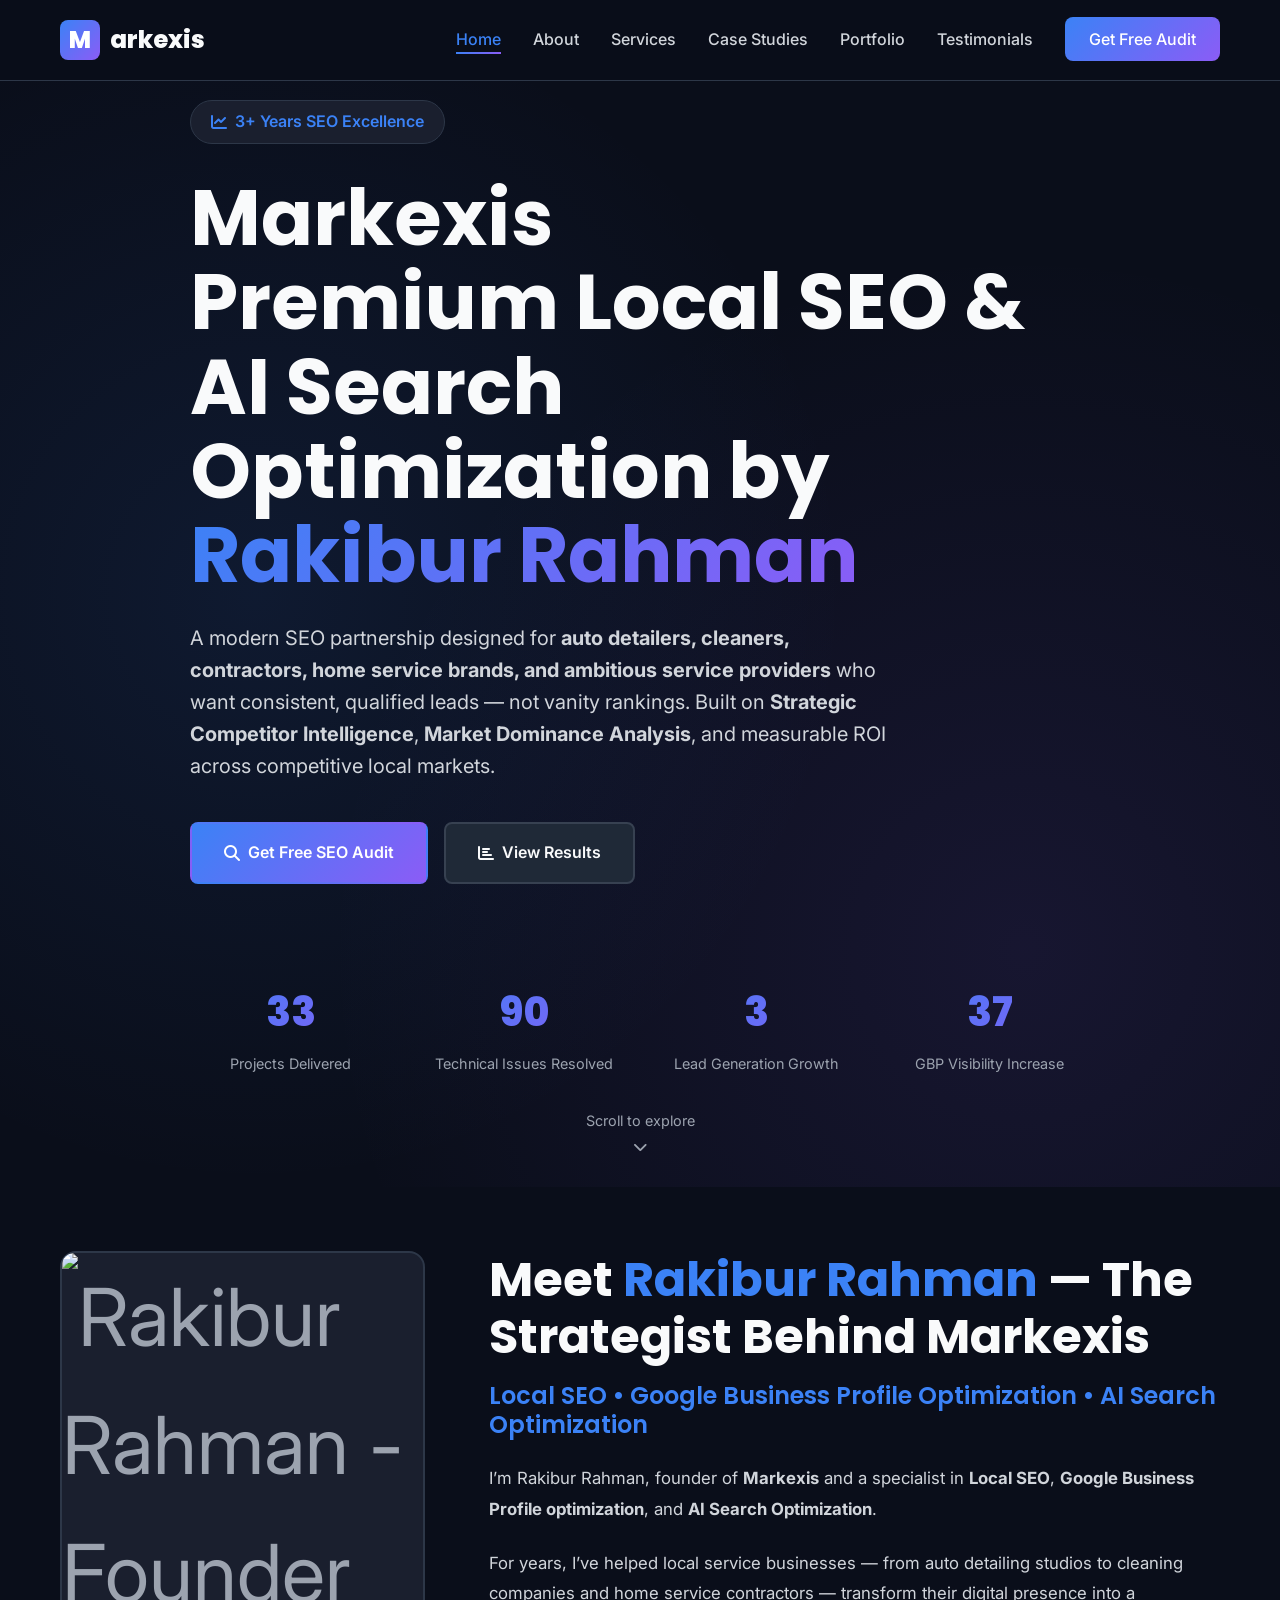
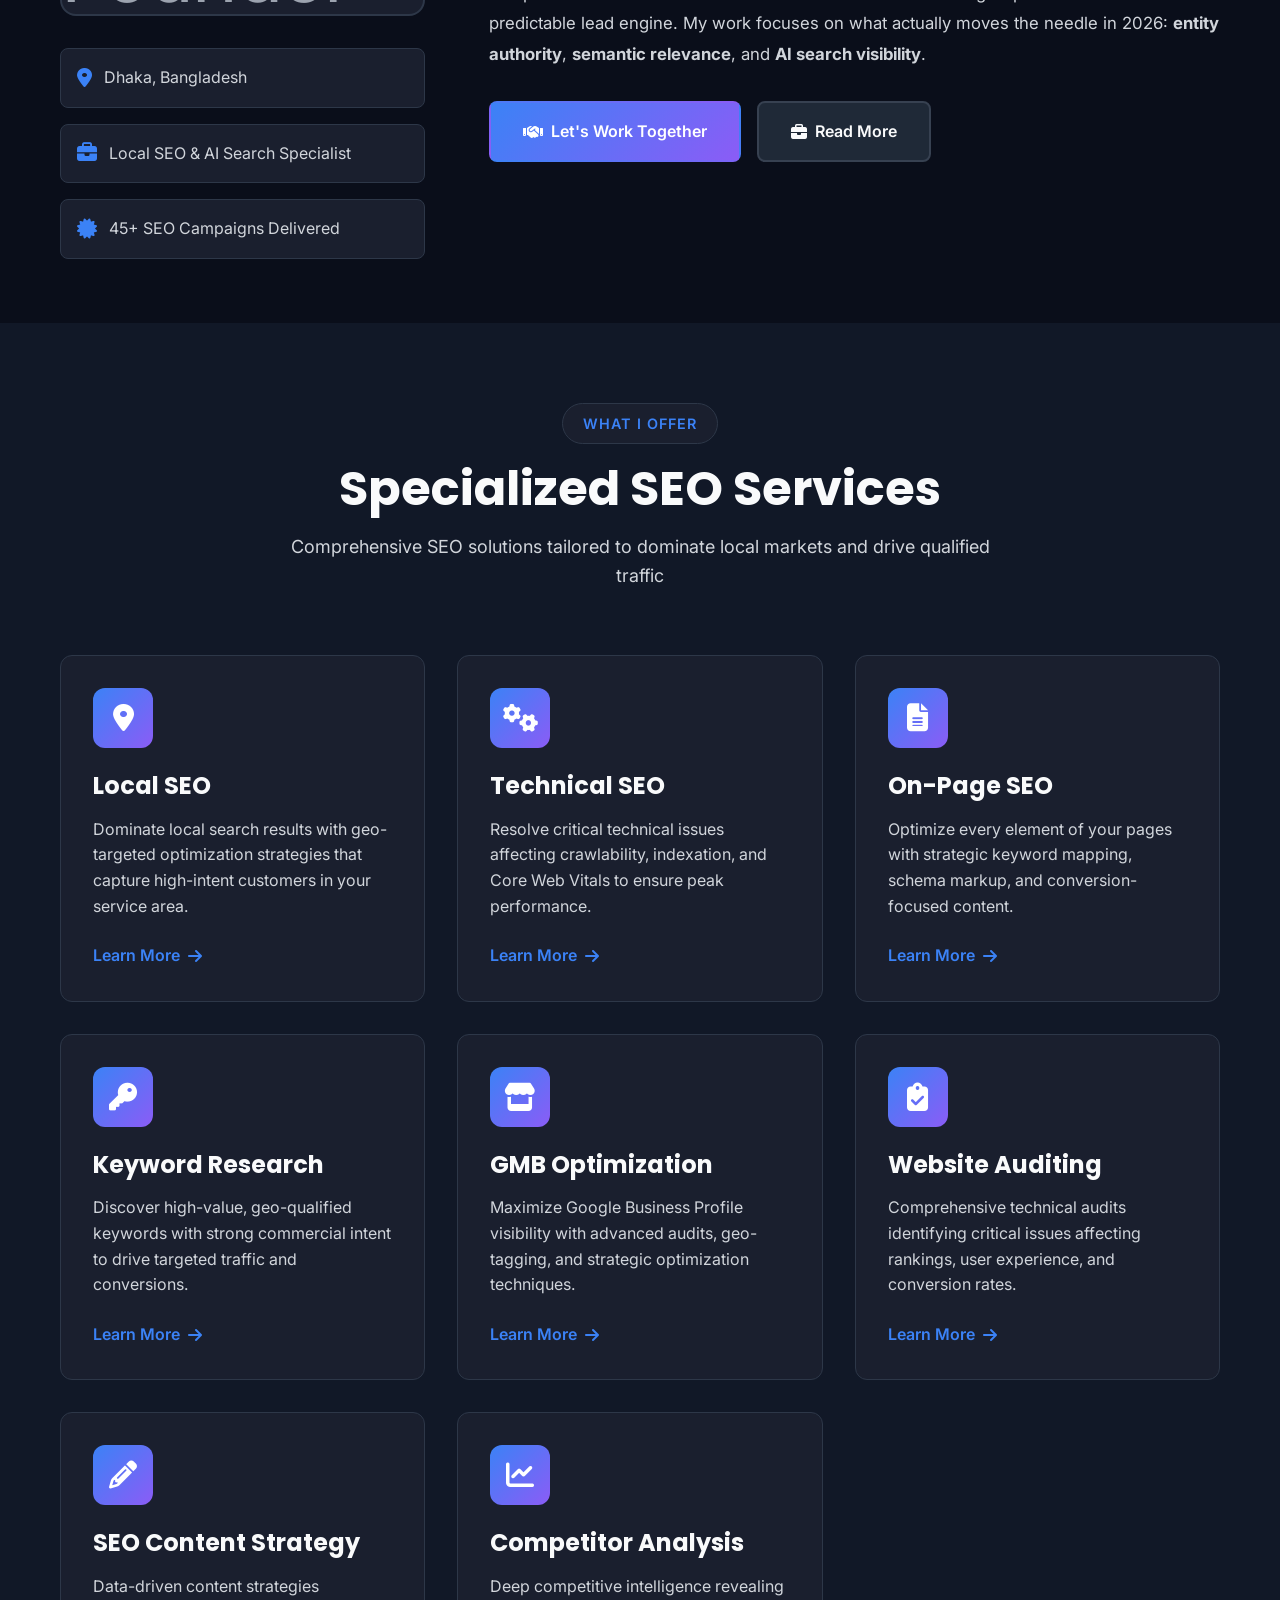
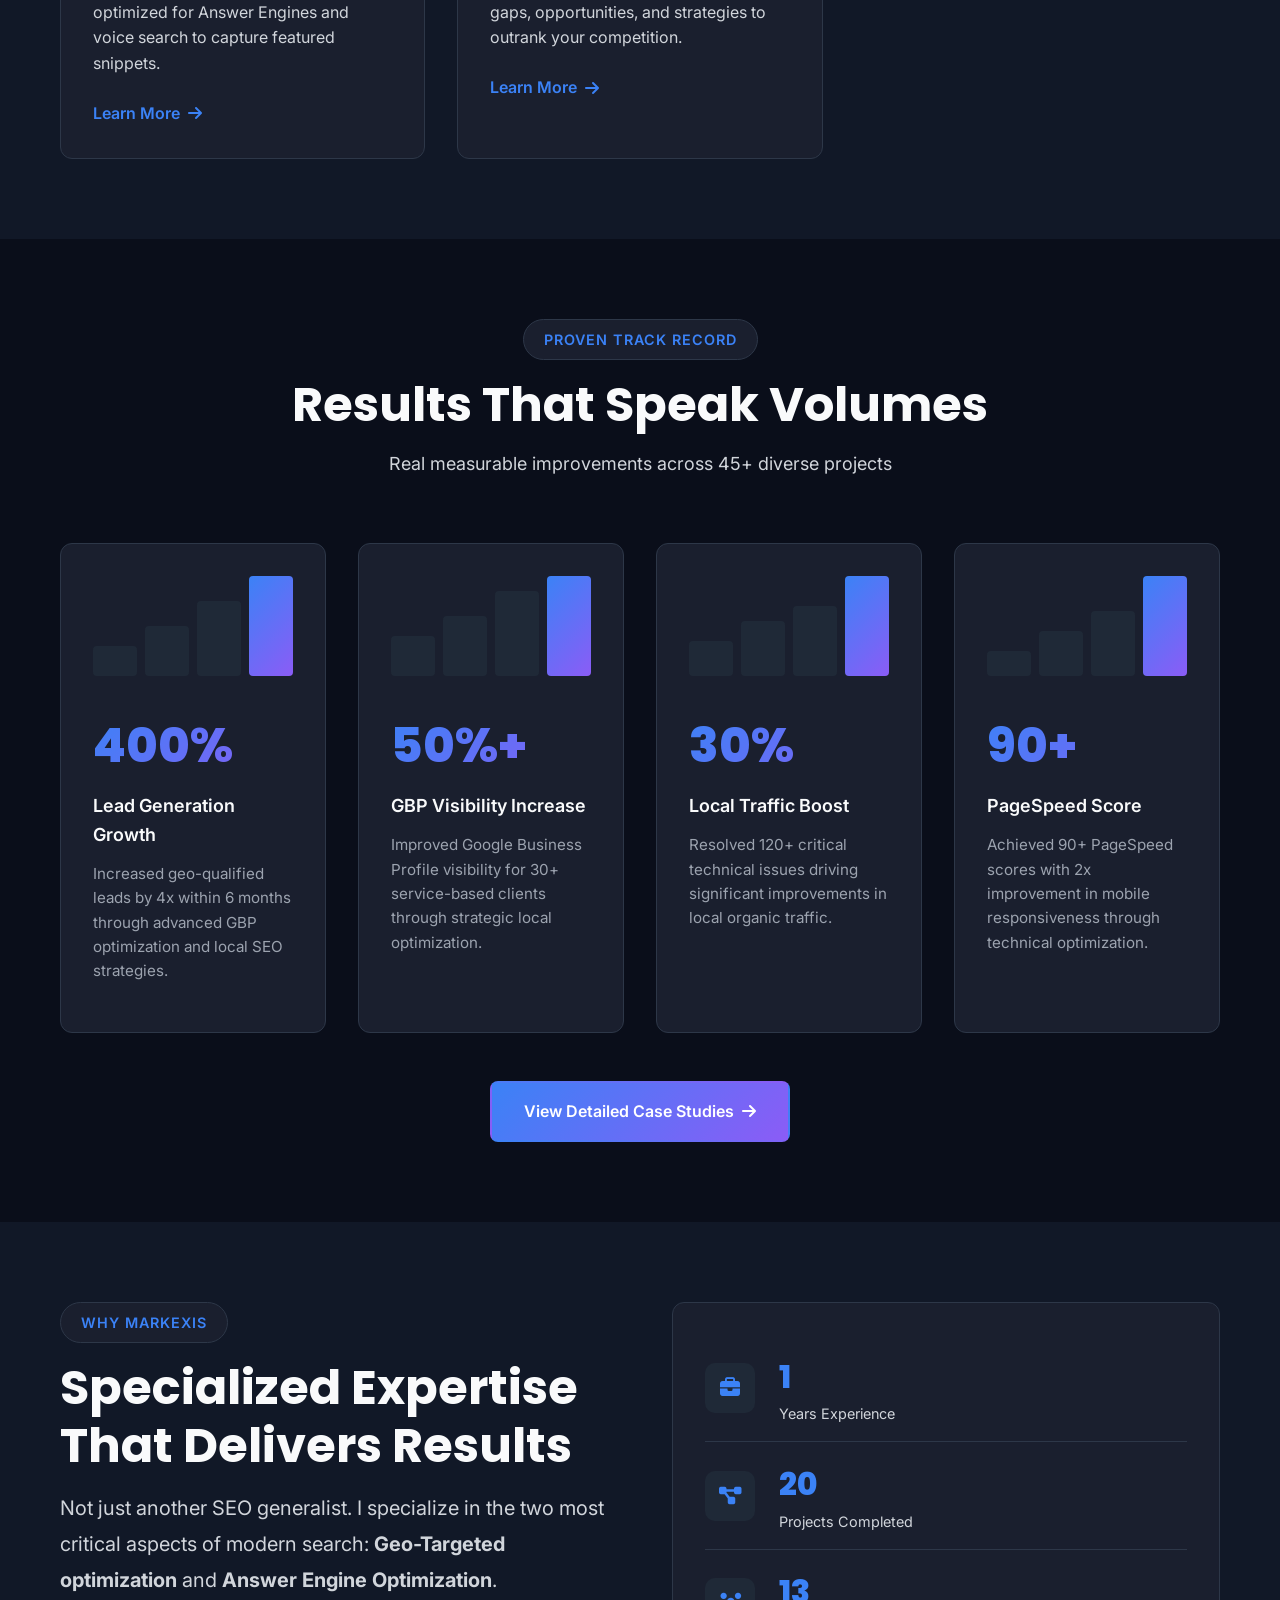
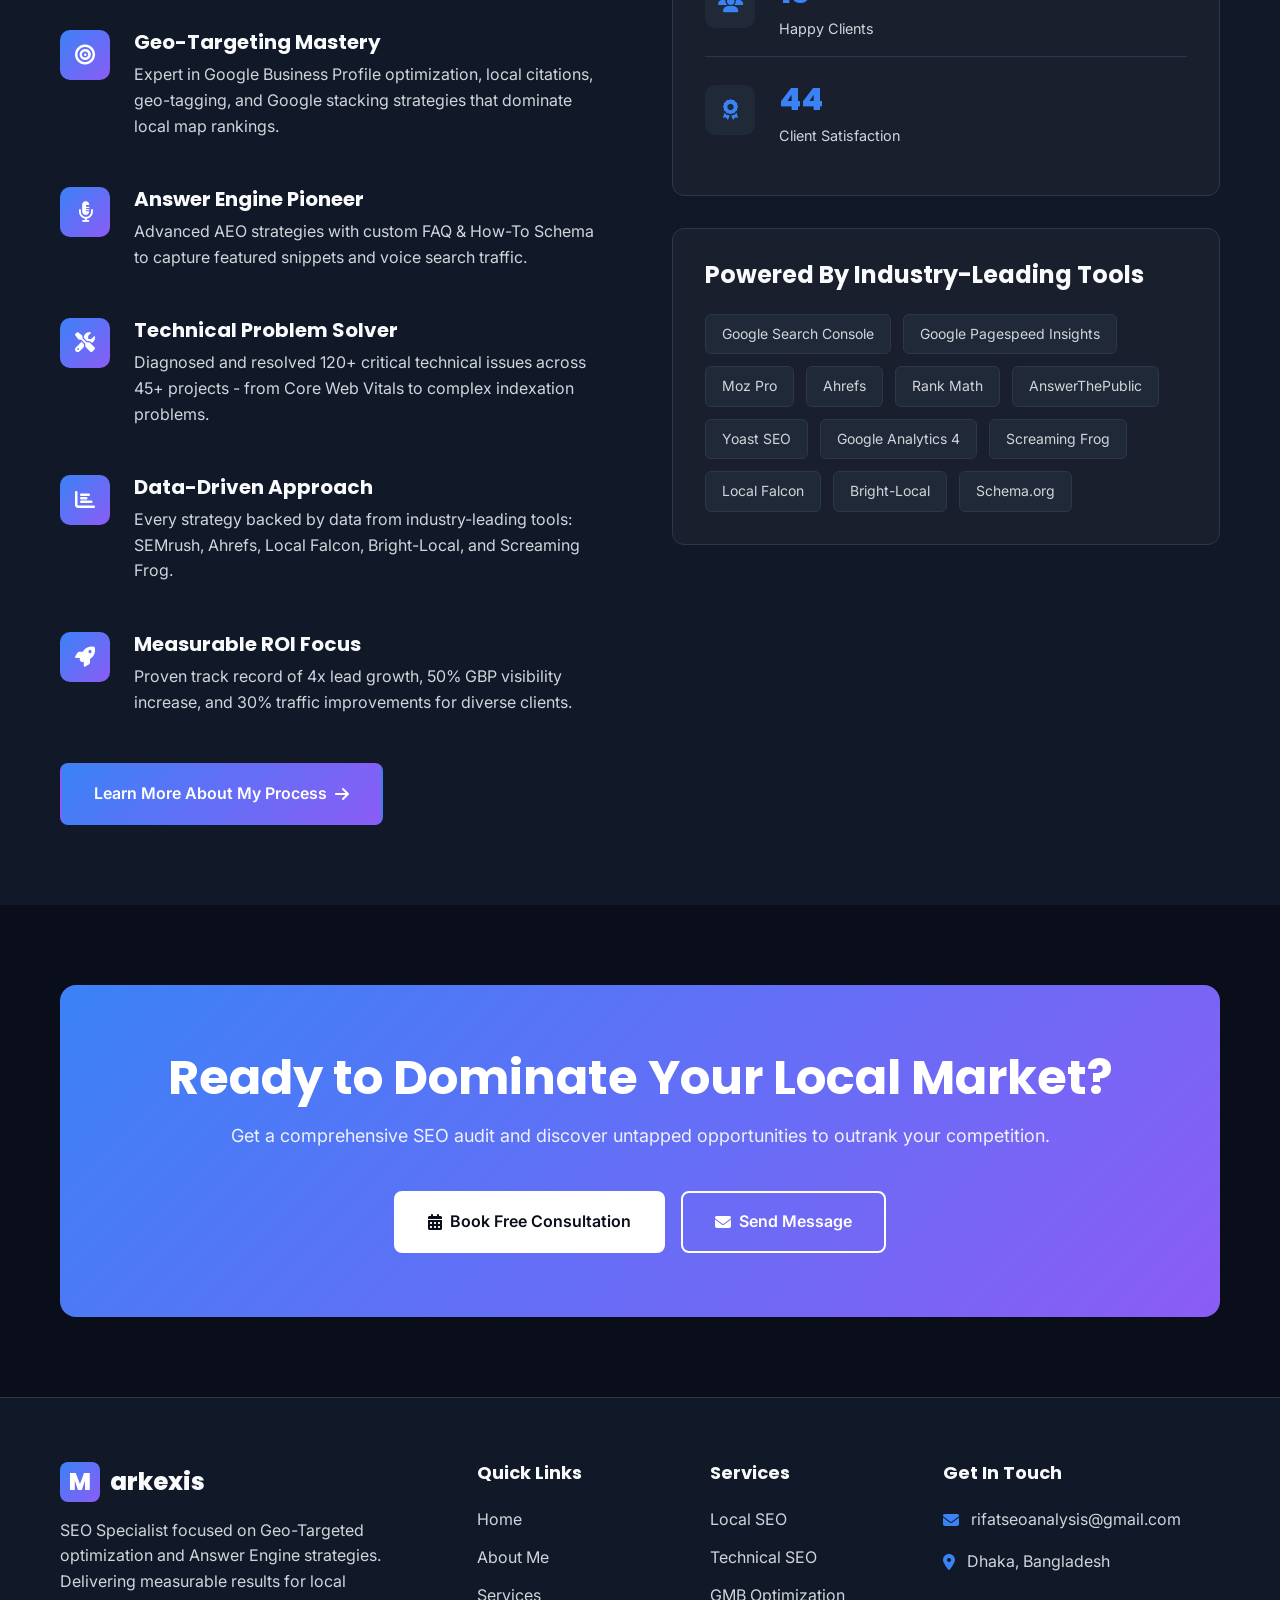
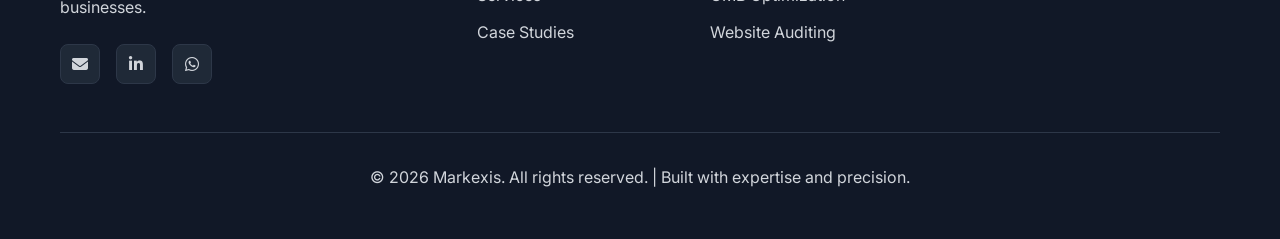
==== commit 48e24049: "commit" ====
--- a/index.html
+++ b/index.html
@@ -54,9 +54,13 @@
                     Premium Local SEO & AI Search Optimization by <span class="gradient-text">Rakibur Rahman</span>
                 </h1>
                 <p class="hero-subtitle">
-                   A modern SEO partnership designed for auto detailers, cleaners, contractors, and home service brands who want consistent, qualified leads — not vanity rankings. 
-                    <strong> Market Dominance Analysis, Strategic Competitor Intelligence, </strong> measurable ROI across competitive local markets.
-                </p>
+    A modern SEO partnership designed for 
+    <strong>auto detailers, cleaners, contractors, home service brands, and ambitious service providers</strong> 
+    who want consistent, qualified leads — not vanity rankings. 
+    Built on <strong>Strategic Competitor Intelligence</strong>, 
+    <strong>Market Dominance Analysis</strong>, and 
+    measurable ROI across competitive local markets.
+</p>
                 <div class="hero-cta">
                     <a href="contact.html" class="btn btn-primary">
                         <i class="fas fa-search"></i>
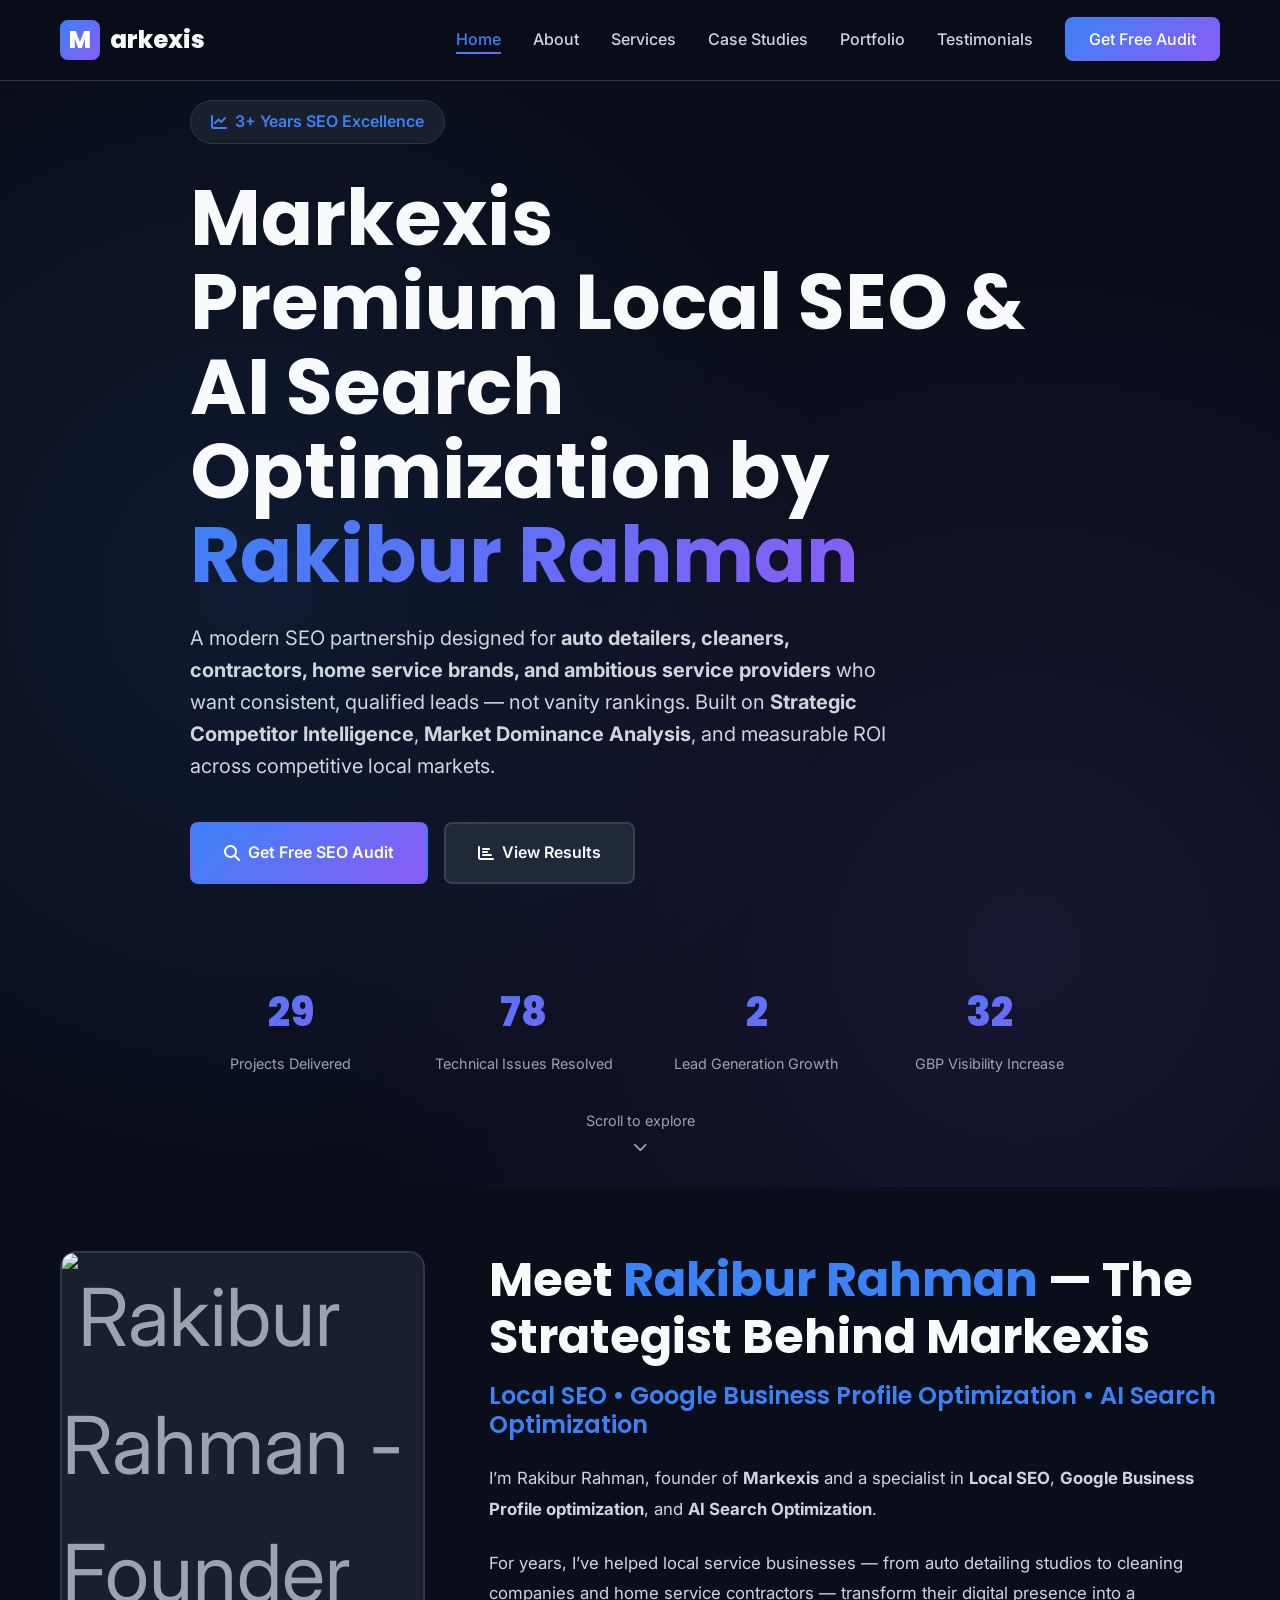
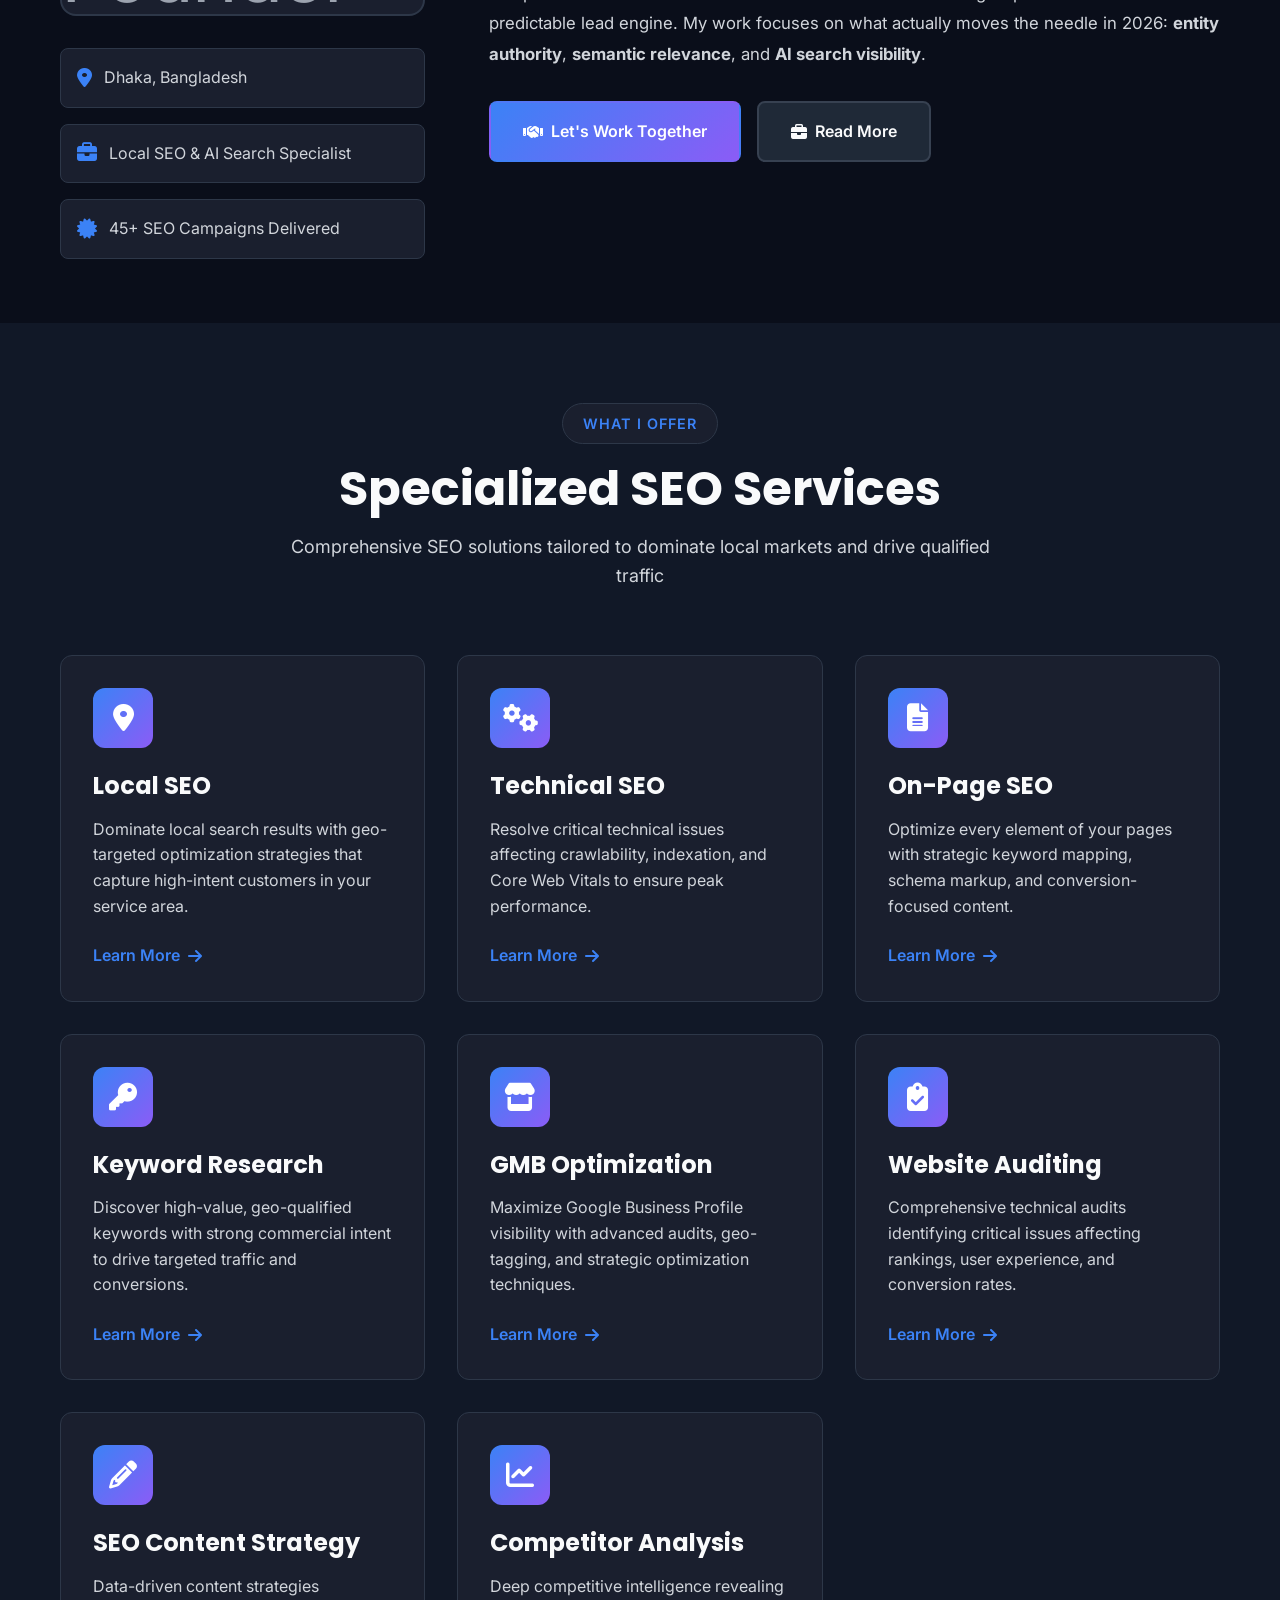
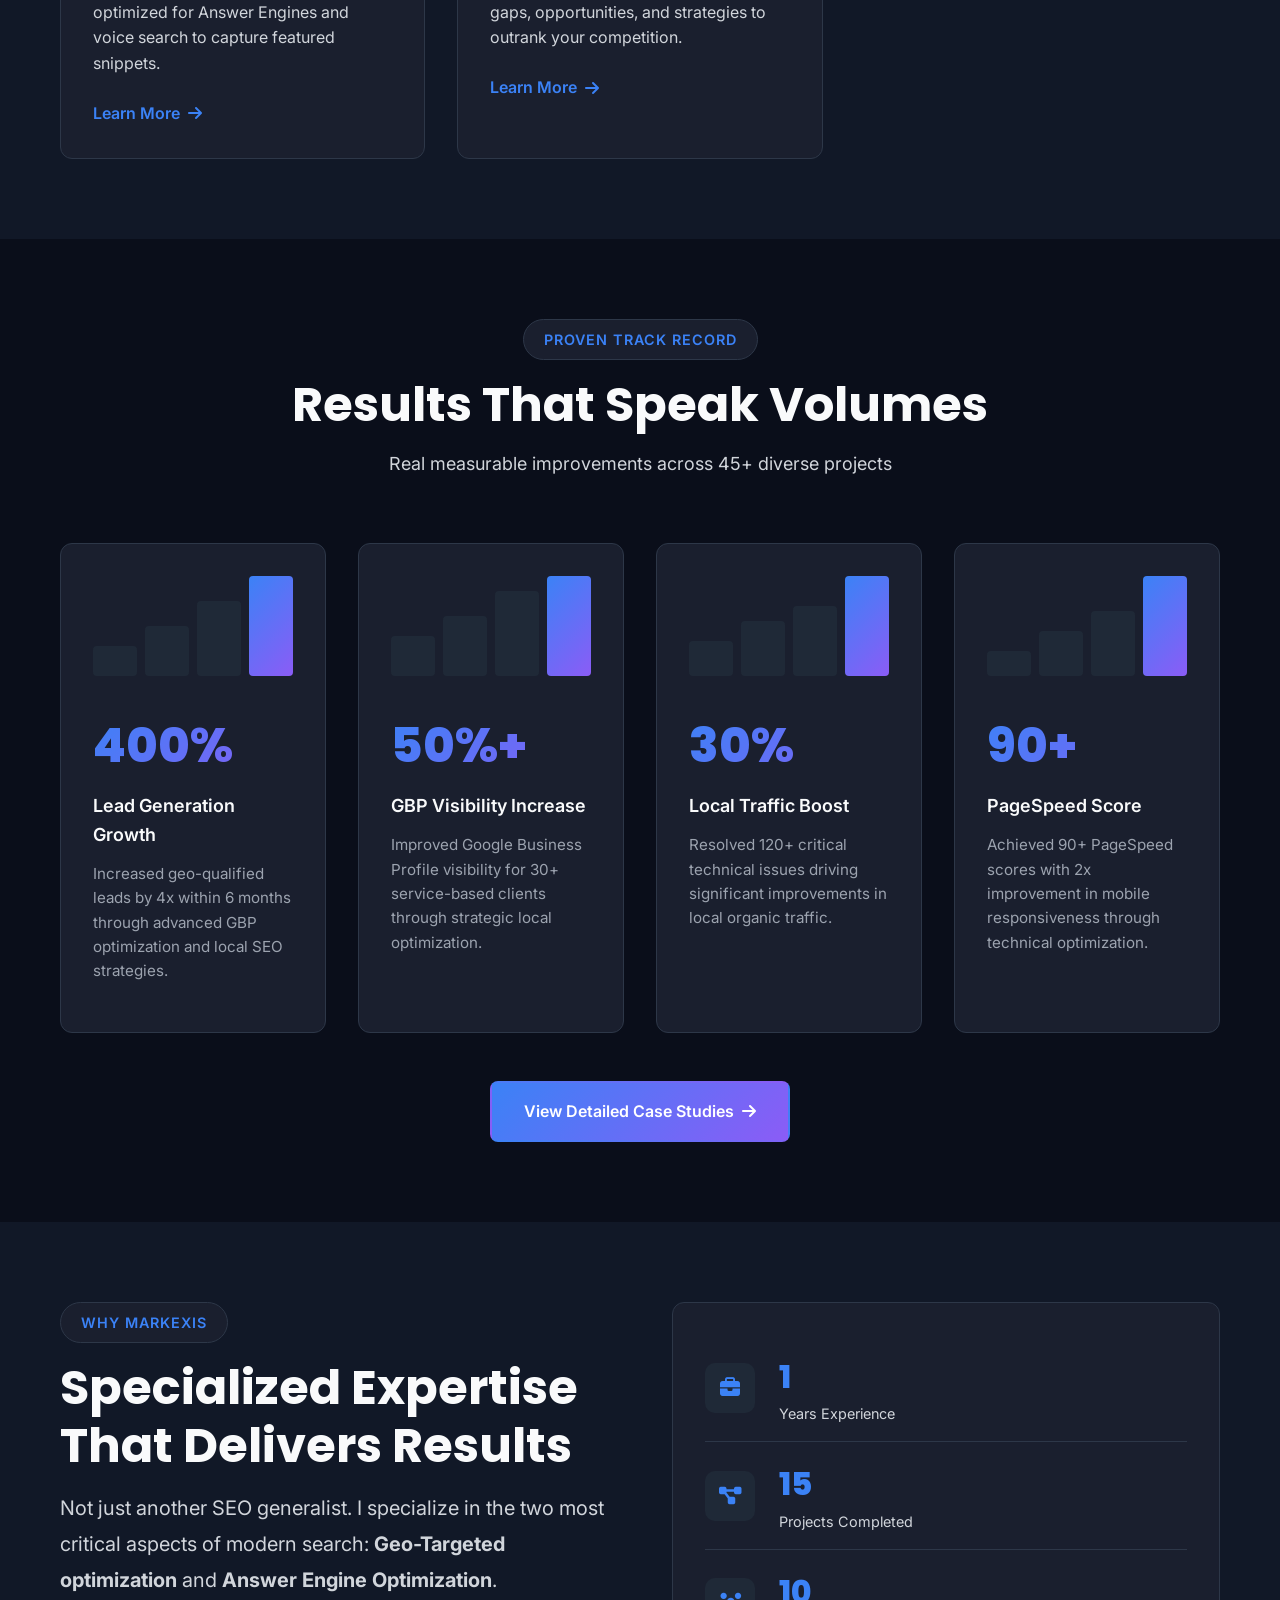
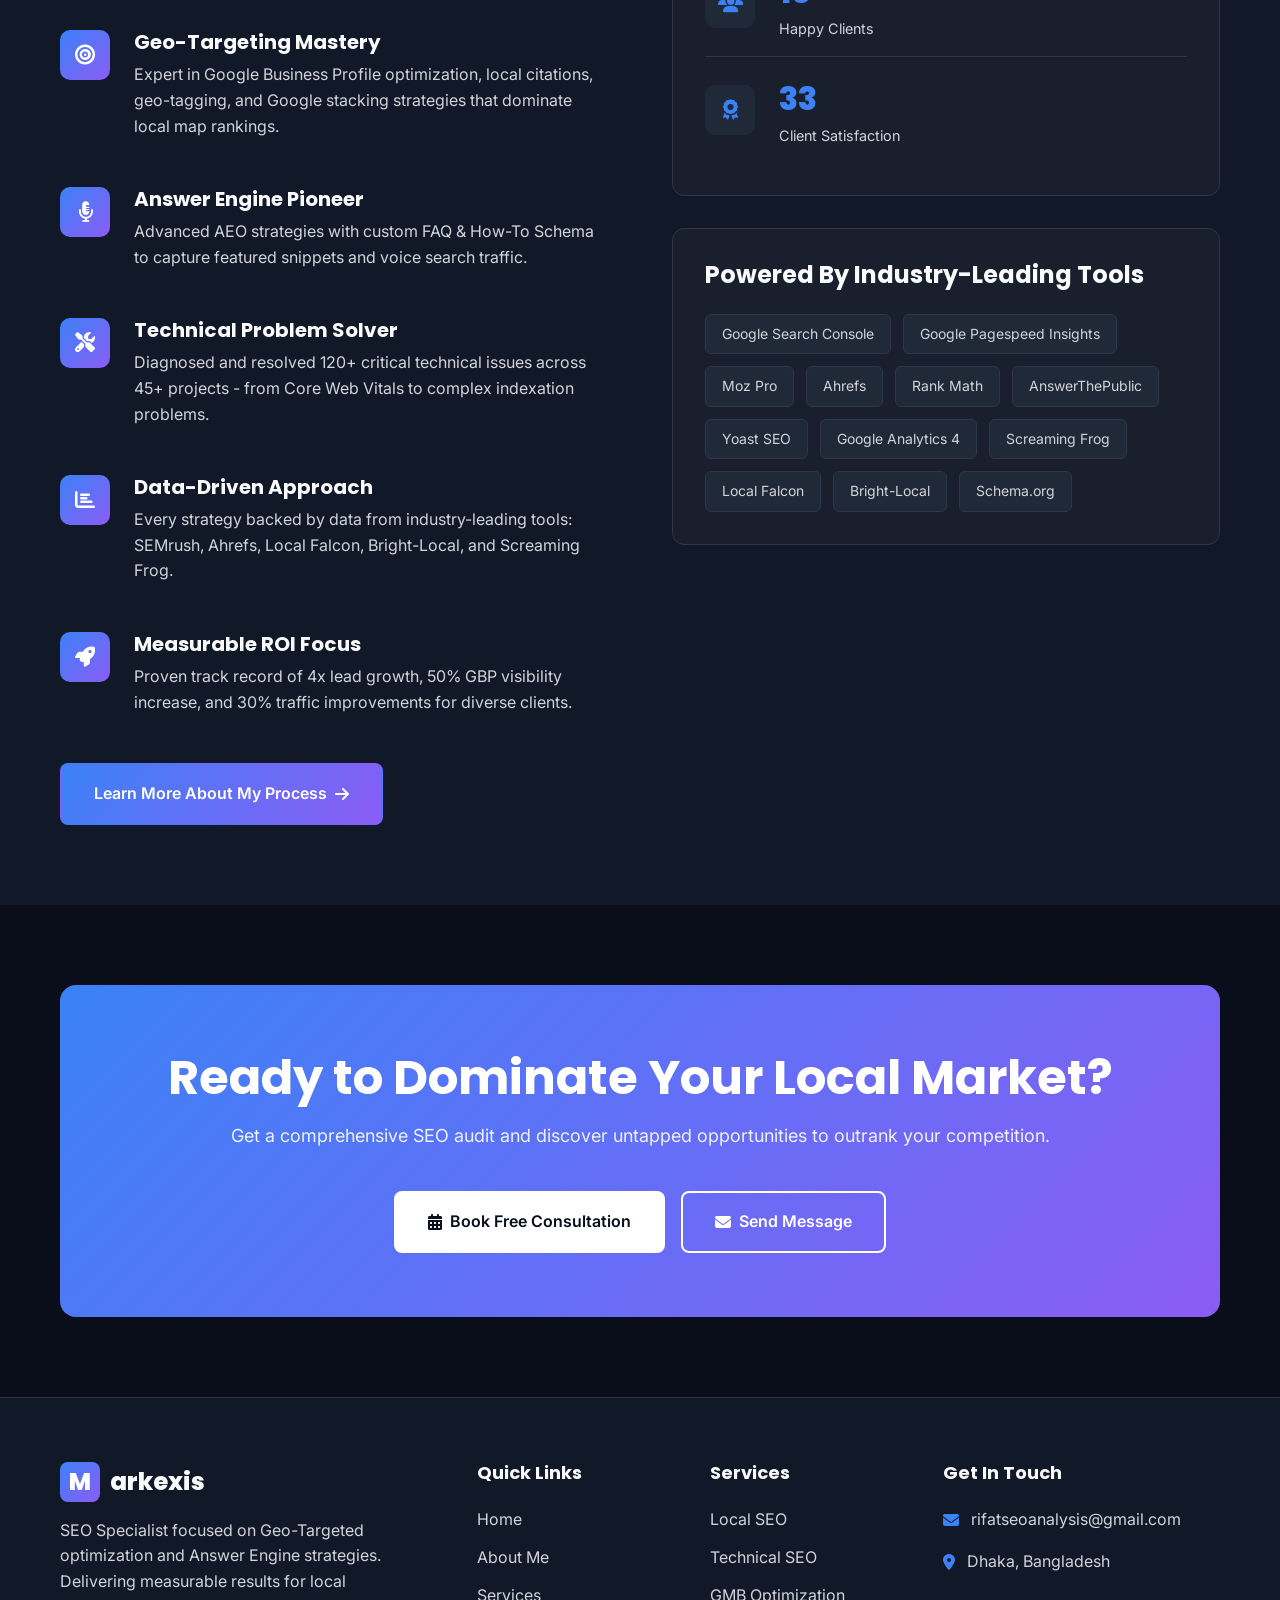
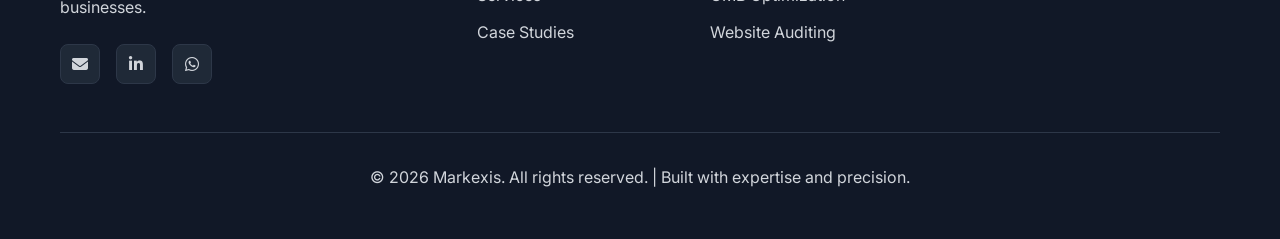
==== commit a473f661: "commit" ====
--- a/index.html
+++ b/index.html
@@ -72,6 +72,13 @@
                     </a>
                 </div>
                 
+
+
+
+
+
+
+
                 <!-- Trust Badges -->
                 <div class="trust-badges">
                     <div class="badge-item">
@@ -93,11 +100,17 @@
                 </div>
             </div>
         </div>
+
+
+        
         <div class="scroll-indicator">
             <span>Scroll to explore</span>
             <i class="fas fa-chevron-down"></i>
         </div>
     </section>
+
+    
+
 
     
     <!-- Professional Bio -->
--- a/css/style.css
+++ b/css/style.css
@@ -2742,4 +2742,16 @@
     .alt-btn {
         min-width: 100%;
     }
-}
+
+    .marquee-wrapper{
+        min-width: auto;
+        gap:25px;
+        animation-duration:18s;
+    }
+}
+}
+
+
+
+
+
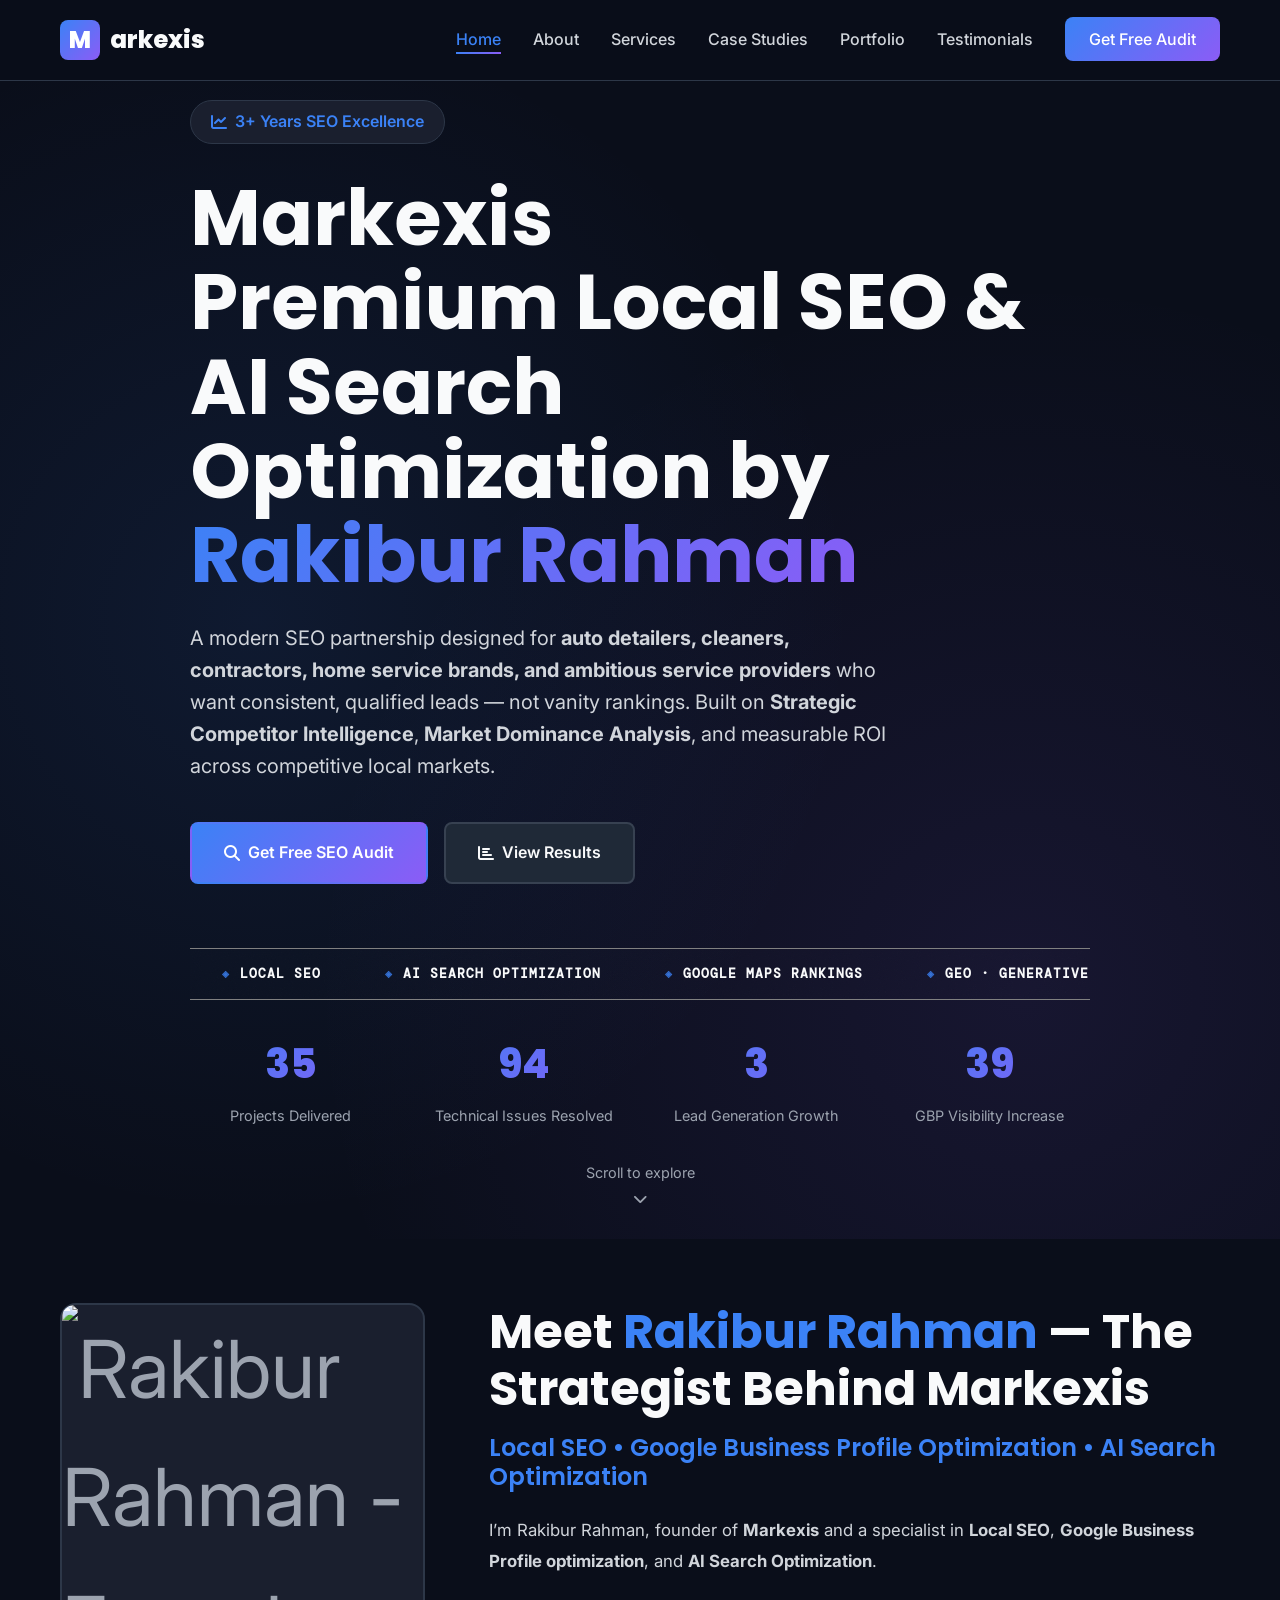
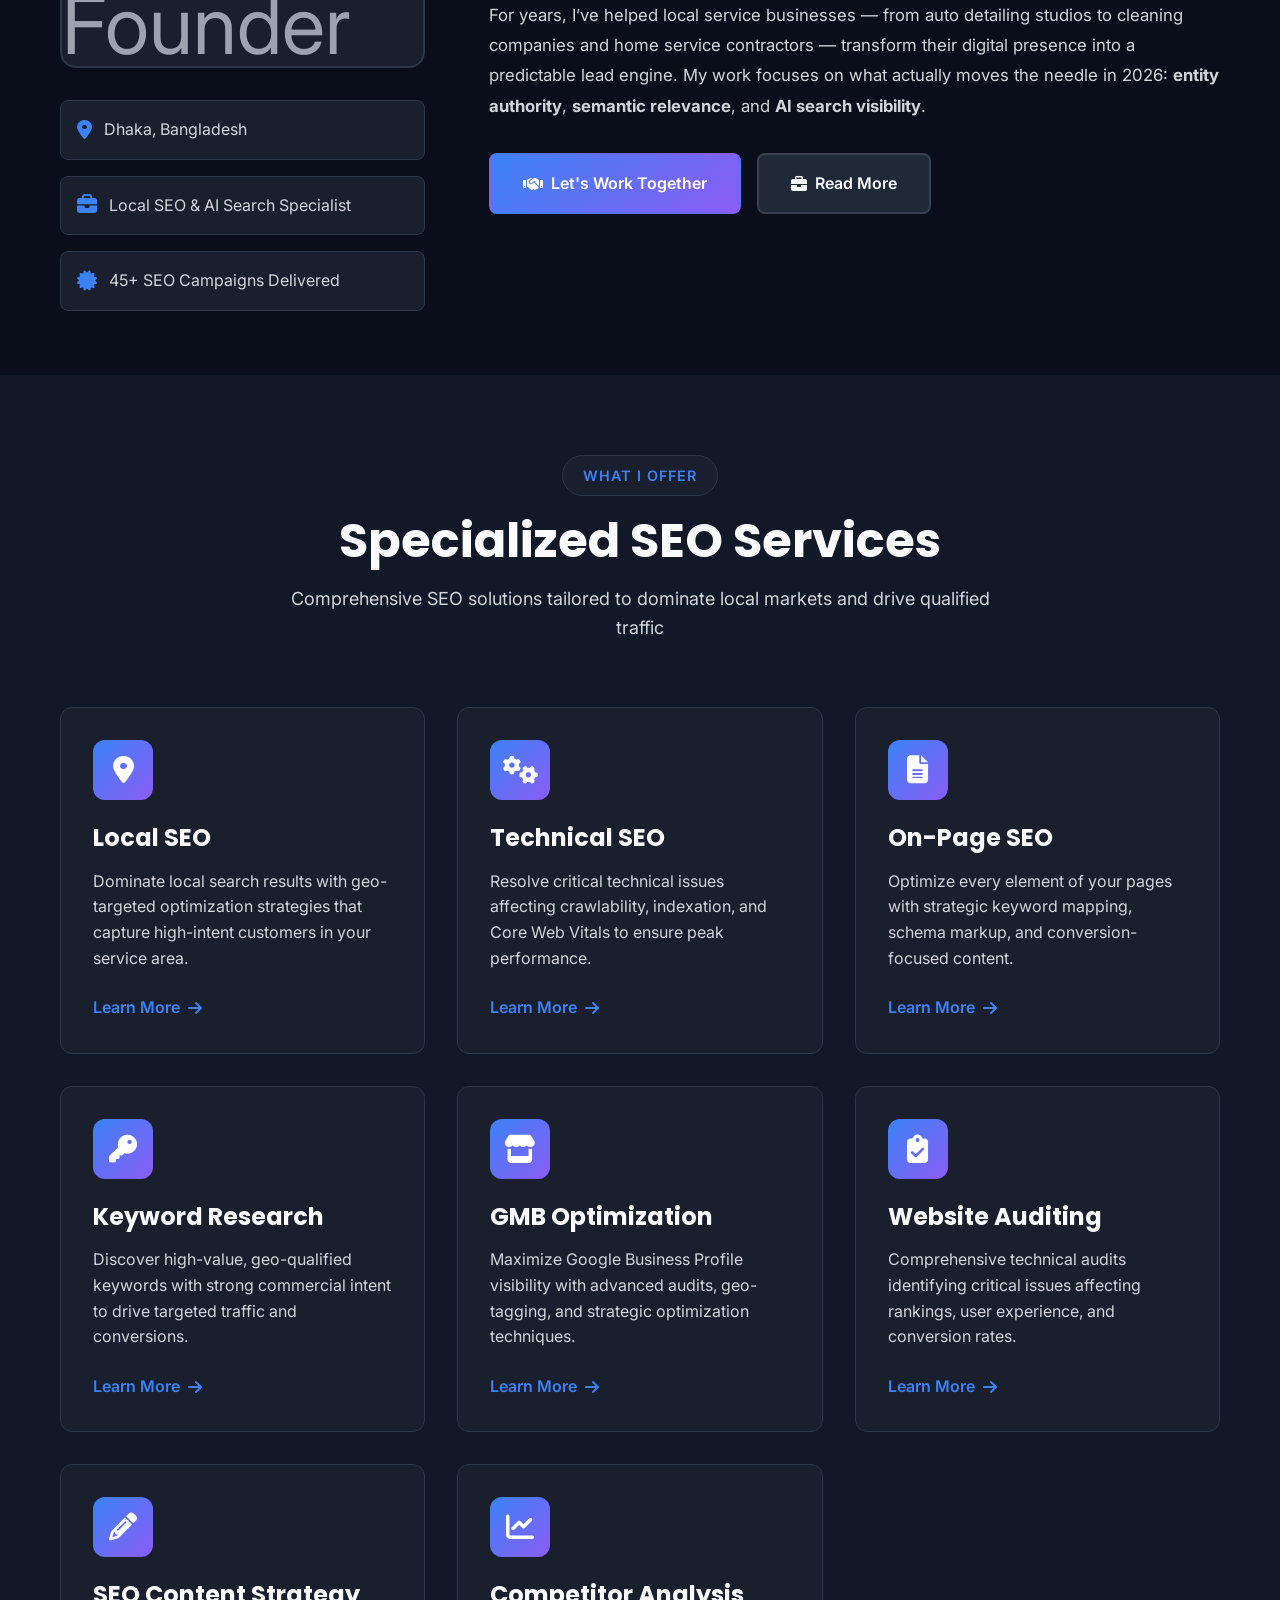
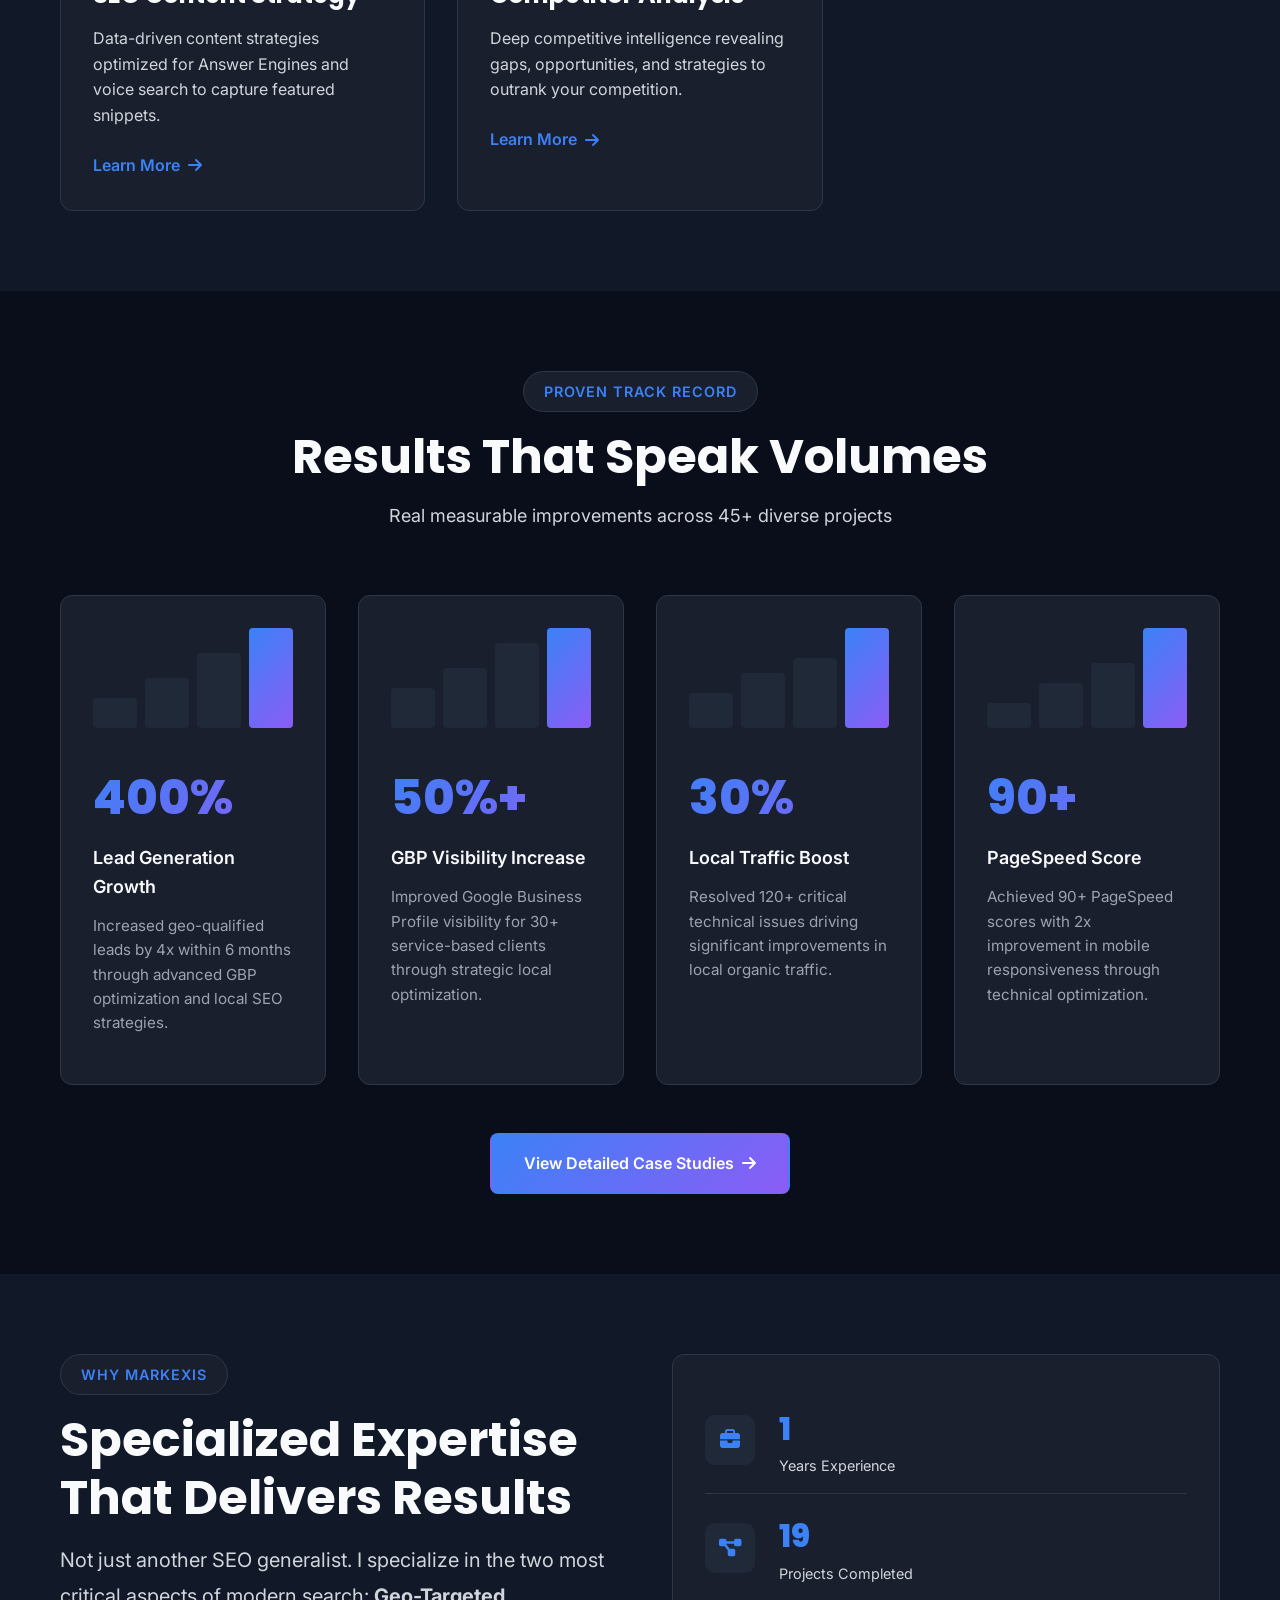
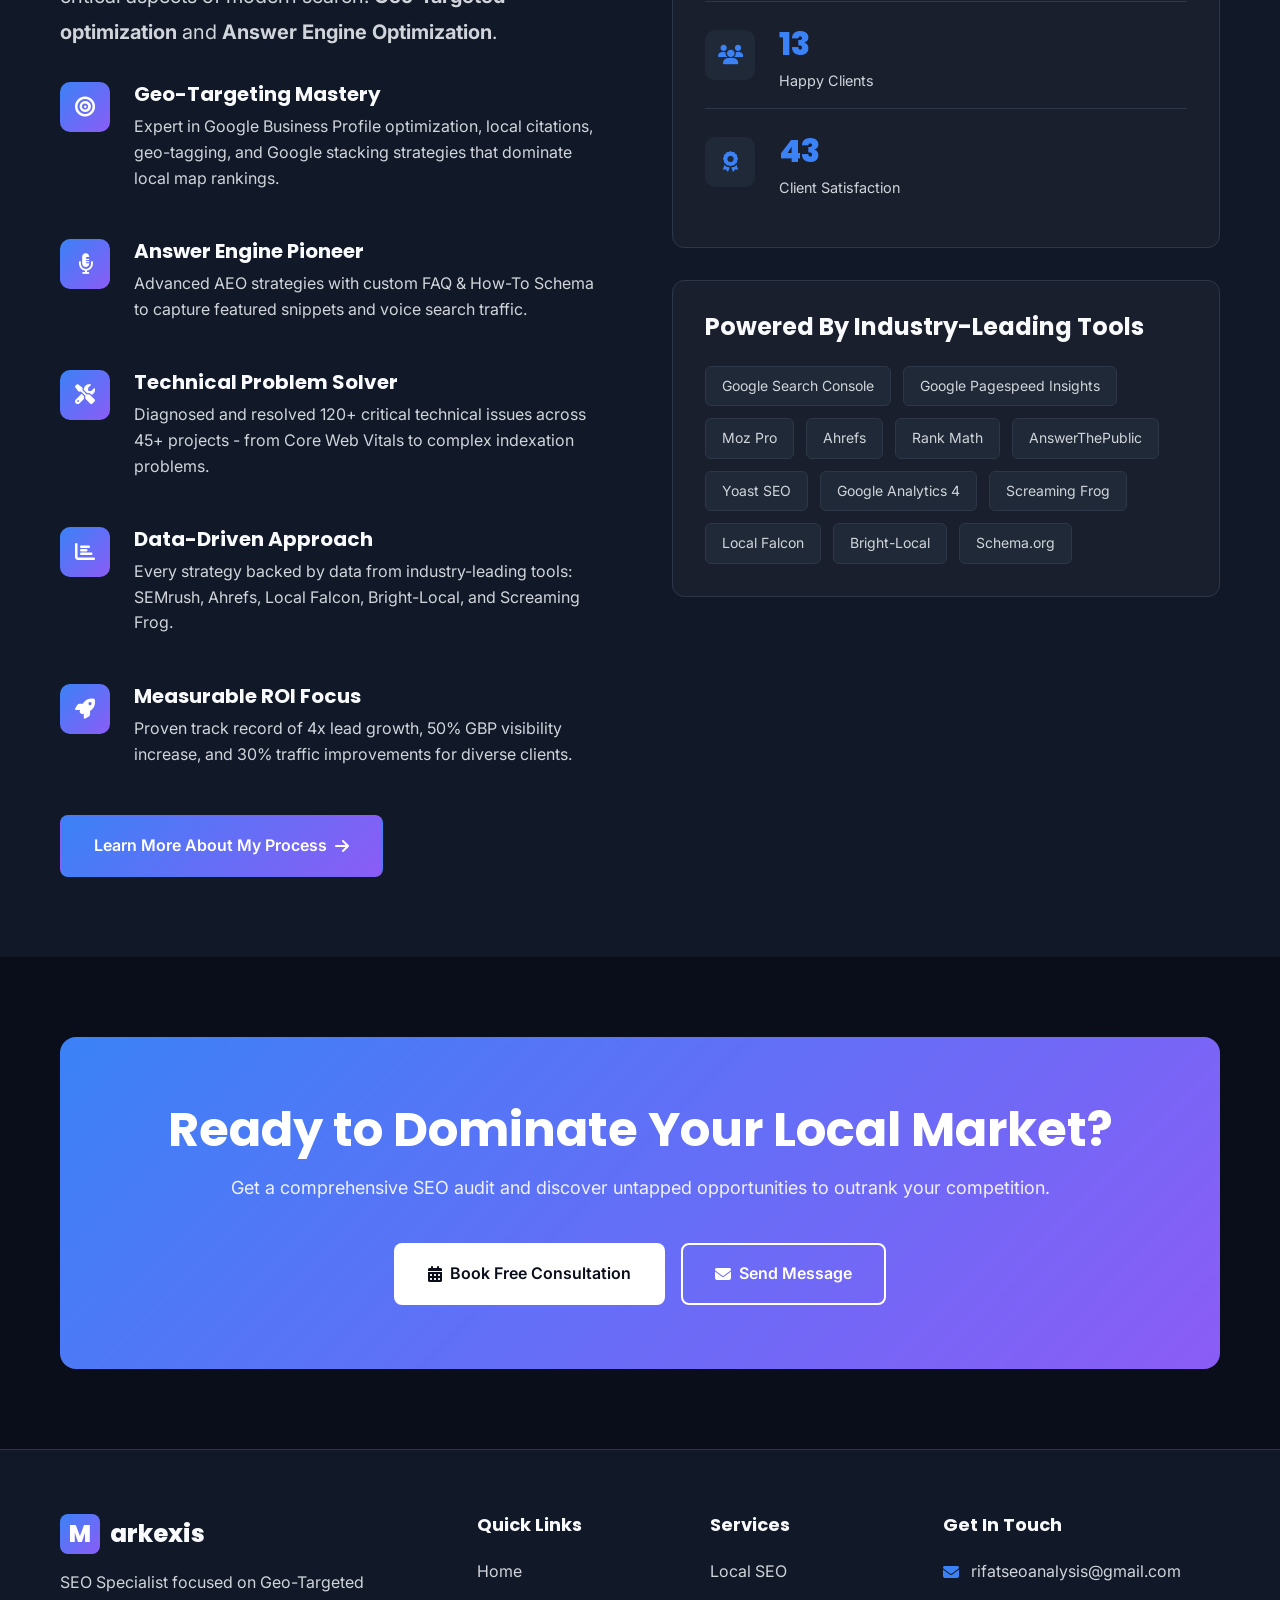
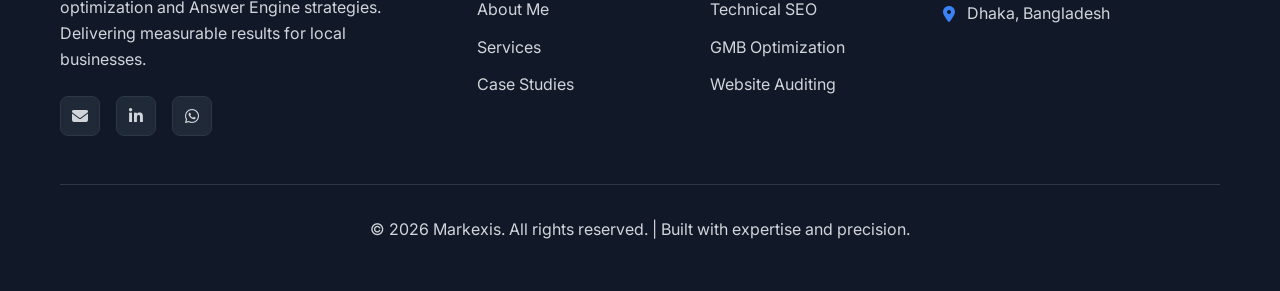
==== commit b869721e: "code that i changed" ====
--- a/index.html
+++ b/index.html
@@ -73,9 +73,44 @@
                 </div>
                 
 
-
-
-
+<!DOCTYPE html>
+<html lang="en">
+<head>
+  <meta charset="UTF-8" />
+  <meta name="viewport" content="width=device-width, initial-scale=1.0" />
+  <title>Marquee</title>
+  <link href="https://fonts.googleapis.com/css2?family=DM+Mono:ital,wght@0,300;0,400;0,500;0,700;1,300&family=Syne:wght@400;500;600;700;800&display=swap" rel="stylesheet" />
+  <link rel="stylesheet" href="marquee.css" />
+</head>
+<body>
+
+<div class="marquee-section">
+  <div class="marquee-track">
+    <span class="marquee-item"><span class="ic">◈</span> Local SEO</span>
+    <span class="marquee-item"><span class="ic">◈</span> AI Search Optimization</span>
+    <span class="marquee-item"><span class="ic">◈</span> Google Maps Rankings</span>
+    <span class="marquee-item"><span class="ic">◈</span> GEO · Generative Engine Optimization</span>
+    <span class="marquee-item"><span class="ic">◈</span> Semantic SEO</span>
+    <span class="marquee-item"><span class="ic">◈</span> Entity SEO</span>
+    <span class="marquee-item"><span class="ic">◈</span> Topical Authority</span>
+    <span class="marquee-item"><span class="ic">◈</span> Technical SEO</span>
+    <span class="marquee-item"><span class="ic">◈</span> Knowledge Graph Optimization</span>
+    <span class="marquee-item"><span class="ic">◈</span> Google Business Profile</span>
+    <span class="marquee-item"><span class="ic">◈</span> Local SEO</span>
+    <span class="marquee-item"><span class="ic">◈</span> AI Search Optimization</span>
+    <span class="marquee-item"><span class="ic">◈</span> Google Maps Rankings</span>
+    <span class="marquee-item"><span class="ic">◈</span> GEO · Generative Engine Optimization</span>
+    <span class="marquee-item"><span class="ic">◈</span> Semantic SEO</span>
+    <span class="marquee-item"><span class="ic">◈</span> Entity SEO</span>
+    <span class="marquee-item"><span class="ic">◈</span> Topical Authority</span>
+    <span class="marquee-item"><span class="ic">◈</span> Technical SEO</span>
+    <span class="marquee-item"><span class="ic">◈</span> Knowledge Graph Optimization</span>
+    <span class="marquee-item"><span class="ic">◈</span> Google Business Profile</span>
+  </div>
+</div>
+
+</body>
+</html>
 
 
 
--- a/css/style.css
+++ b/css/style.css
@@ -2668,6 +2668,157 @@
     color: var(--text-primary);
 }
 
+/* marque   */
+.marquee-section {
+  width: 100%;
+  overflow: hidden;
+  background: #0b0f1a;
+  padding: 20px 0;
+}
+
+.marquee-track {
+  display: flex;
+  width: max-content;
+}
+
+.marquee-content {
+  display: flex;
+  gap: 40px;
+  padding-right: 40px;
+  white-space: nowrap;
+  animation: scroll 25s linear infinite;
+}
+
+.marquee-item {
+  color: #ffffff;
+  font-size: 16px;
+  font-weight: 500;
+  letter-spacing: 0.5px;
+  display: flex;
+  align-items: center;
+  gap: 8px;
+}
+
+.ic {
+  color: #00ffb3;
+  font-weight: bold;
+}
+
+@keyframes scroll {
+  0% {
+    transform: translateX(0);
+  }
+  100% {
+    transform: translateX(-100%);
+  }
+}
+
+/* optional: pause on hover */
+.marquee-section:hover .marquee-content {
+  animation-play-state: paused;
+}
+
+/* marque style 
+/* ── Marquee Shell ── */
+.marquee-section {
+  width: 100%;
+  overflow: hidden;
+  background: var(--surface);
+  position: relative;
+  padding: 15px 0px 15px 0px;
+  border-top: 1px solid gray;
+  border-bottom: 1px solid gray;
+}
+ 
+/* subtle noise grain overlay */
+.marquee-section::before {
+  content: '';
+  position: absolute;
+  inset: 0;
+  background-image: url("data:image/svg+xml,%3Csvg viewBox='0 0 200 200' xmlns='http://www.w3.org/2000/svg'%3E%3Cfilter id='n'%3E%3CfeTurbulence type='fractalNoise' baseFrequency='0.85' numOctaves='4' stitchTiles='stitch'/%3E%3C/filter%3E%3Crect width='100%25' height='100%25' filter='url(%23n)' opacity='0.04'/%3E%3C/svg%3E");
+  background-size: 180px;
+  pointer-events: none;
+  z-index: 2;
+  opacity: 0.5;
+}
+ 
+/* fade edges */
+.marquee-section::after {
+  content: '';
+  position: absolute;
+  inset: 0;
+  background: linear-gradient(to right, var(--bg) 0%, transparent 6%, transparent 94%, var(--bg) 100%);
+  pointer-events: none;
+  z-index: 3;
+}
+ 
+/* ── Track ── */
+.marquee-track {
+  display: flex;
+  width: max-content;
+  animation: scroll 38s linear infinite;
+  height: var(--track-height);
+  align-items: center;
+  will-change: transform;
+}
+ 
+.marquee-track:hover {
+  animation-play-state: paused;
+}
+ 
+@keyframes scroll {
+  0%   { transform: translateX(0); }
+  100% { transform: translateX(-50%); }
+}
+ 
+/* ── Items ── */
+.marquee-item {
+  display: inline-flex;
+  align-items: center;
+  gap: 10px;
+  padding: 0 32px;
+  font-family: 'DM Mono', monospace;
+  font-size: 12.5px;
+  font-weight: 700;
+  letter-spacing: 0.08em;
+  text-transform: uppercase;
+  color: var(--text);
+  white-space: nowrap;
+  position: relative;
+  transition: color 0.25s ease;
+  cursor: default;
+}
+ 
+/* divider between items */
+.marquee-item + .marquee-item::before {
+  content: '';
+  position: absolute;
+  left: 0;
+  top: 50%;
+  transform: translateY(-50%);
+  width: 1px;
+  height: 14px;
+  background: var(--border);
+}
+ 
+.marquee-item:hover {
+  color: var(--accent);
+}
+ 
+/* ── Icon ── */
+.ic {
+  font-size: 9px;
+  color: #3b82f6;
+  opacity: 0.85;
+  line-height: 1;
+  transition: opacity 0.25s ease, transform 0.3s ease;
+}
+ 
+.marquee-item:hover .ic {
+  opacity: 1;
+  transform: rotate(45deg);
+}
+
 /* ==========================================
    Additional Responsive Adjustments
    ========================================== */
@@ -2749,9 +2900,9 @@
         animation-duration:18s;
     }
 }
-}
-
-
-
-
-
+
+
+
+
+
+
